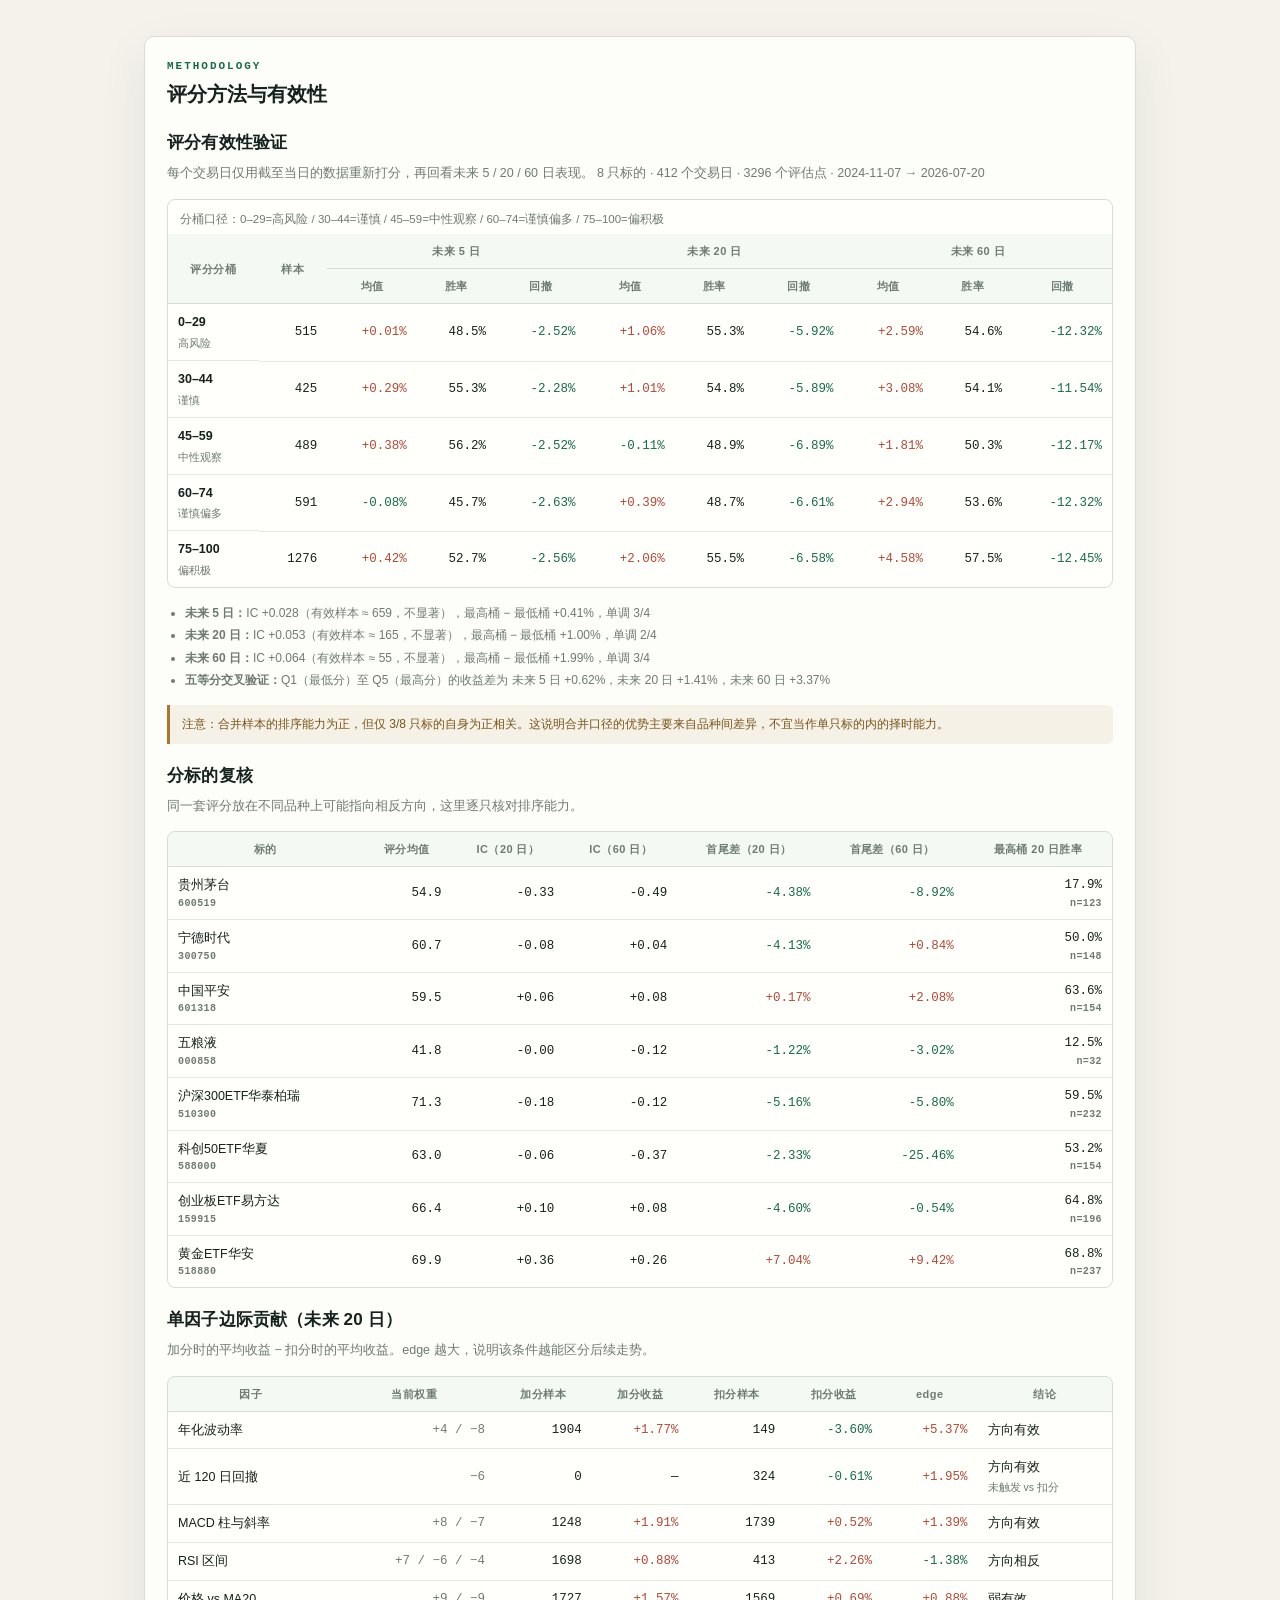
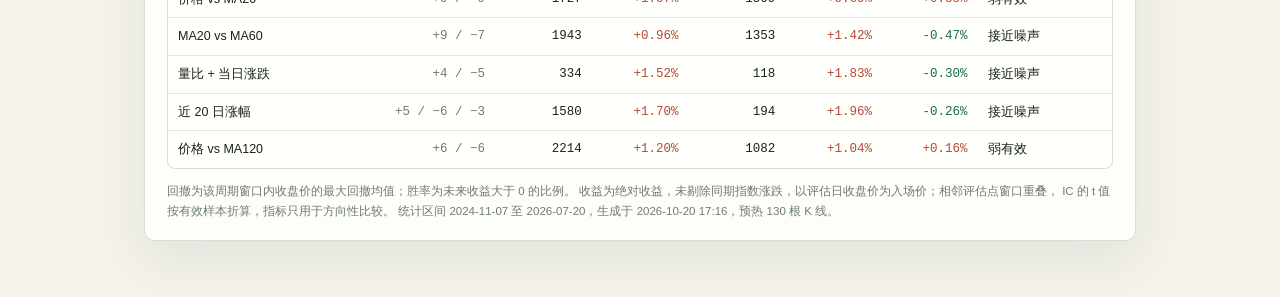
==== reports/walkforward_preview.html @ 651b5e99 "chore: 提交优化前基线 - 纳入 walkforward 验证脚本、报告与新增测试 - 忽略 .cache/.idea/.workbuddy 等本地产物" ====
<!doctype html>
<html lang="zh-CN">
<head>
<meta charset="utf-8">
<meta name="viewport" content="width=device-width,initial-scale=1">
<title>评分有效性表 · 预览</title>
<style>
  :root {
    --ink: #16221d; --muted: #6e7b74; --paper: #f4f2eb; --panel: rgba(255,255,252,.84);
    --line: #d8ddd6; --green: #176b4d; --green-soft: #dceade; --red: #b34938;
  }
  * { box-sizing: border-box; }
  body { margin: 0; background: var(--paper); color: var(--ink);
    font: 15px/1.65 -apple-system, "Segoe UI", "PingFang SC", "Microsoft YaHei", sans-serif; }
  .wrap { max-width: 1040px; margin: 0 auto; padding: 36px 24px 56px; }
  .mock-panel { background: var(--panel); border: 1px solid var(--line); border-radius: 10px;
    padding: 22px 22px 18px; box-shadow: 0 18px 50px rgba(31,48,40,.08); }
  .mock-label { color: var(--green); font: 700 11px/1.4 ui-monospace, Menlo, monospace;
    letter-spacing: .18em; text-transform: uppercase; margin-bottom: 4px; }
  .mock-title { margin: 0 0 18px; font-size: 20px; font-weight: 650; }
</style>
</head>
<body>
  <div class="wrap">
    <div class="mock-panel">
      <div class="mock-label">METHODOLOGY</div>
      <h2 class="mock-title">评分方法与有效性</h2>
      <section class="wf" aria-labelledby="wfTitle">
  <style>
    .wf { margin: 0; padding: 0; color: var(--ink, #16221d); }
    .wf h3 { margin: 0 0 6px; font-size: 17px; letter-spacing: .01em; }
    .wf .wf-sub { margin: 0 0 14px; color: var(--muted, #6e7b74); font-size: 12.5px; line-height: 1.7; }
    .wf .wf-scroll { overflow-x: auto; border: 1px solid var(--line, #d8ddd6); border-radius: 8px; background: var(--panel, rgba(255,255,252,.84)); }
    .wf table { width: 100%; border-collapse: collapse; font-size: 12.5px; white-space: nowrap; }
    .wf caption { caption-side: top; text-align: left; padding: 10px 12px 6px; color: var(--muted, #6e7b74); font-size: 11.5px; white-space: normal; line-height: 1.6; }
    .wf thead th { padding: 8px 10px; color: var(--muted, #6e7b74); font-weight: 600; font-size: 11px; letter-spacing: .04em; border-bottom: 1px solid var(--line, #d8ddd6); background: rgba(23,107,77,.04); }
    .wf thead tr:first-child th { border-bottom: 1px solid var(--line, #d8ddd6); }
    .wf tbody td { padding: 8px 10px; border-bottom: 1px solid rgba(216,221,214,.7); }
    .wf tbody tr:last-child td { border-bottom: 0; }
    .wf tbody tr:hover td { background: rgba(23,107,77,.045); }
    .wf .num { text-align: right; font-family: ui-monospace, SFMono-Regular, Menlo, monospace; font-variant-numeric: tabular-nums; }
    .wf .wf-bucket { display: flex; flex-direction: column; gap: 1px; }
    .wf .wf-bucket span { color: var(--muted, #6e7b74); font-size: 11px; }
    .wf .wf-up { color: var(--red, #b34938); }
    .wf .wf-down { color: var(--green, #176b4d); }
    .wf .wf-mono { color: var(--muted, #6e7b74); }
    .wf .wf-verdict { color: var(--ink, #16221d); }
    .wf .wf-verdict span { display: block; margin-top: 1px; font-size: 10.5px; }
    .wf .wf-code { display: block; margin-top: 1px; color: var(--muted, #6e7b74); font: 700 10px/1.4 ui-monospace, Menlo, monospace; letter-spacing: .04em; }
    .wf .wf-sym td:first-child { white-space: normal; min-width: 132px; max-width: 190px; }
    .wf .wf-warn { margin: 14px 0 0; padding: 9px 12px; border-left: 3px solid var(--amber, #aa7627); border-radius: 0 6px 6px 0; background: rgba(170,118,39,.09); color: #7a5418; font-size: 12px; line-height: 1.75; }
    .wf .wf-notes { margin: 14px 0 0; padding-left: 18px; color: var(--muted, #6e7b74); font-size: 12px; line-height: 1.85; }
    .wf .wf-note { margin: 12px 0 0; color: var(--muted, #6e7b74); font-size: 11.5px; line-height: 1.8; }
    .wf .wf-factor { margin-top: 18px; }
  </style>
  <h3 id="wfTitle">评分有效性验证</h3>
  <p class="wf-sub">每个交易日仅用截至当日的数据重新打分，再回看未来 5 / 20 / 60 日表现。
    8 只标的 · 412 个交易日 · 3296 个评估点 ·
    2024-11-07 → 2026-07-20</p>
  <div class="wf-scroll">
    <table>
      <caption>分桶口径：0–29=高风险 / 30–44=谨慎 / 45–59=中性观察 / 60–74=谨慎偏多 / 75–100=偏积极</caption>
      <thead>
        <tr>
          <th rowspan="2" scope="col">评分分桶</th>
          <th rowspan="2" scope="col">样本</th>
          <th colspan="3" scope="colgroup">未来 5 日</th>
          <th colspan="3" scope="colgroup">未来 20 日</th>
          <th colspan="3" scope="colgroup">未来 60 日</th>
        </tr>
        <tr>
          <th scope="col">均值</th><th scope="col">胜率</th><th scope="col">回撤</th>
          <th scope="col">均值</th><th scope="col">胜率</th><th scope="col">回撤</th>
          <th scope="col">均值</th><th scope="col">胜率</th><th scope="col">回撤</th>
        </tr>
      </thead>
      <tbody>
        <tr><td class="wf-bucket"><strong>0–29</strong><span>高风险</span></td><td class="num">515</td><td class="num wf-up">+0.01%</td><td class="num">48.5%</td><td class="num wf-down">-2.52%</td><td class="num wf-up">+1.06%</td><td class="num">55.3%</td><td class="num wf-down">-5.92%</td><td class="num wf-up">+2.59%</td><td class="num">54.6%</td><td class="num wf-down">-12.32%</td></tr><tr><td class="wf-bucket"><strong>30–44</strong><span>谨慎</span></td><td class="num">425</td><td class="num wf-up">+0.29%</td><td class="num">55.3%</td><td class="num wf-down">-2.28%</td><td class="num wf-up">+1.01%</td><td class="num">54.8%</td><td class="num wf-down">-5.89%</td><td class="num wf-up">+3.08%</td><td class="num">54.1%</td><td class="num wf-down">-11.54%</td></tr><tr><td class="wf-bucket"><strong>45–59</strong><span>中性观察</span></td><td class="num">489</td><td class="num wf-up">+0.38%</td><td class="num">56.2%</td><td class="num wf-down">-2.52%</td><td class="num wf-down">-0.11%</td><td class="num">48.9%</td><td class="num wf-down">-6.89%</td><td class="num wf-up">+1.81%</td><td class="num">50.3%</td><td class="num wf-down">-12.17%</td></tr><tr><td class="wf-bucket"><strong>60–74</strong><span>谨慎偏多</span></td><td class="num">591</td><td class="num wf-down">-0.08%</td><td class="num">45.7%</td><td class="num wf-down">-2.63%</td><td class="num wf-up">+0.39%</td><td class="num">48.7%</td><td class="num wf-down">-6.61%</td><td class="num wf-up">+2.94%</td><td class="num">53.6%</td><td class="num wf-down">-12.32%</td></tr><tr><td class="wf-bucket"><strong>75–100</strong><span>偏积极</span></td><td class="num">1276</td><td class="num wf-up">+0.42%</td><td class="num">52.7%</td><td class="num wf-down">-2.56%</td><td class="num wf-up">+2.06%</td><td class="num">55.5%</td><td class="num wf-down">-6.58%</td><td class="num wf-up">+4.58%</td><td class="num">57.5%</td><td class="num wf-down">-12.45%</td></tr>
      </tbody>
    </table>
  </div>
  <ul class="wf-notes">
    <li><b>未来 5 日：</b>IC +0.028（有效样本 ≈ 659，不显著），最高桶 − 最低桶 +0.41%，单调 3/4</li><li><b>未来 20 日：</b>IC +0.053（有效样本 ≈ 165，不显著），最高桶 − 最低桶 +1.00%，单调 2/4</li><li><b>未来 60 日：</b>IC +0.064（有效样本 ≈ 55，不显著），最高桶 − 最低桶 +1.99%，单调 3/4</li>
    <li><b>五等分交叉验证：</b>Q1（最低分）至 Q5（最高分）的收益差为 未来 5 日 +0.62%，未来 20 日 +1.41%，未来 60 日 +3.37%</li>
  </ul>
  <p class="wf-warn">注意：合并样本的排序能力为正，但仅 3/8 只标的自身为正相关。这说明合并口径的优势主要来自品种间差异，不宜当作单只标的内的择时能力。</p>
  <div class="wf-factor">
    <h3>分标的复核</h3>
    <p class="wf-sub">同一套评分放在不同品种上可能指向相反方向，这里逐只核对排序能力。</p>
    <div class="wf-scroll">
      <table class="wf-sym">
        <thead>
          <tr>
            <th scope="col">标的</th><th scope="col">评分均值</th>
            <th scope="col">IC（20 日）</th><th scope="col">IC（60 日）</th>
            <th scope="col">首尾差（20 日）</th><th scope="col">首尾差（60 日）</th>
            <th scope="col">最高桶 20 日胜率</th>
          </tr>
        </thead>
        <tbody>
          <tr><td>贵州茅台<span class="wf-code">600519</span></td><td class="num">54.9</td><td class="num ">-0.33</td><td class="num ">-0.49</td><td class="num wf-down">-4.38%</td><td class="num wf-down">-8.92%</td><td class="num">17.9%<span class="wf-code">n=123</span></td></tr><tr><td>宁德时代<span class="wf-code">300750</span></td><td class="num">60.7</td><td class="num ">-0.08</td><td class="num ">+0.04</td><td class="num wf-down">-4.13%</td><td class="num wf-up">+0.84%</td><td class="num">50.0%<span class="wf-code">n=148</span></td></tr><tr><td>中国平安<span class="wf-code">601318</span></td><td class="num">59.5</td><td class="num ">+0.06</td><td class="num ">+0.08</td><td class="num wf-up">+0.17%</td><td class="num wf-up">+2.08%</td><td class="num">63.6%<span class="wf-code">n=154</span></td></tr><tr><td>五粮液<span class="wf-code">000858</span></td><td class="num">41.8</td><td class="num ">-0.00</td><td class="num ">-0.12</td><td class="num wf-down">-1.22%</td><td class="num wf-down">-3.02%</td><td class="num">12.5%<span class="wf-code">n=32</span></td></tr><tr><td>沪深300ETF华泰柏瑞<span class="wf-code">510300</span></td><td class="num">71.3</td><td class="num ">-0.18</td><td class="num ">-0.12</td><td class="num wf-down">-5.16%</td><td class="num wf-down">-5.80%</td><td class="num">59.5%<span class="wf-code">n=232</span></td></tr><tr><td>科创50ETF华夏<span class="wf-code">588000</span></td><td class="num">63.0</td><td class="num ">-0.06</td><td class="num ">-0.37</td><td class="num wf-down">-2.33%</td><td class="num wf-down">-25.46%</td><td class="num">53.2%<span class="wf-code">n=154</span></td></tr><tr><td>创业板ETF易方达<span class="wf-code">159915</span></td><td class="num">66.4</td><td class="num ">+0.10</td><td class="num ">+0.08</td><td class="num wf-down">-4.60%</td><td class="num wf-down">-0.54%</td><td class="num">64.8%<span class="wf-code">n=196</span></td></tr><tr><td>黄金ETF华安<span class="wf-code">518880</span></td><td class="num">69.9</td><td class="num ">+0.36</td><td class="num ">+0.26</td><td class="num wf-up">+7.04%</td><td class="num wf-up">+9.42%</td><td class="num">68.8%<span class="wf-code">n=237</span></td></tr>
        </tbody>
      </table>
    </div>
  </div>
  <div class="wf-factor">
    <h3>单因子边际贡献（未来 20 日）</h3>
    <p class="wf-sub">加分时的平均收益 − 扣分时的平均收益。edge 越大，说明该条件越能区分后续走势。</p>
    <div class="wf-scroll">
      <table>
        <thead>
          <tr>
            <th scope="col">因子</th><th scope="col">当前权重</th>
            <th scope="col">加分样本</th><th scope="col">加分收益</th>
            <th scope="col">扣分样本</th><th scope="col">扣分收益</th>
            <th scope="col">edge</th><th scope="col">结论</th>
          </tr>
        </thead>
        <tbody>
          <tr><td>年化波动率</td><td class="num wf-mono">+4 / −8</td><td class="num">1904</td><td class="num wf-up">+1.77%</td><td class="num">149</td><td class="num wf-down">-3.60%</td><td class="num wf-up">+5.37%</td><td class="wf-verdict">方向有效</td></tr><tr><td>近 120 日回撤</td><td class="num wf-mono">−6</td><td class="num">0</td><td class="num">—</td><td class="num">324</td><td class="num wf-down">-0.61%</td><td class="num wf-up">+1.95%</td><td class="wf-verdict">方向有效<span class="wf-mono">未触发 vs 扣分</span></td></tr><tr><td>MACD 柱与斜率</td><td class="num wf-mono">+8 / −7</td><td class="num">1248</td><td class="num wf-up">+1.91%</td><td class="num">1739</td><td class="num wf-up">+0.52%</td><td class="num wf-up">+1.39%</td><td class="wf-verdict">方向有效</td></tr><tr><td>RSI 区间</td><td class="num wf-mono">+7 / −6 / −4</td><td class="num">1698</td><td class="num wf-up">+0.88%</td><td class="num">413</td><td class="num wf-up">+2.26%</td><td class="num wf-down">-1.38%</td><td class="wf-verdict">方向相反</td></tr><tr><td>价格 vs MA20</td><td class="num wf-mono">+9 / −9</td><td class="num">1727</td><td class="num wf-up">+1.57%</td><td class="num">1569</td><td class="num wf-up">+0.69%</td><td class="num wf-up">+0.88%</td><td class="wf-verdict">弱有效</td></tr><tr><td>MA20 vs MA60</td><td class="num wf-mono">+9 / −7</td><td class="num">1943</td><td class="num wf-up">+0.96%</td><td class="num">1353</td><td class="num wf-up">+1.42%</td><td class="num wf-down">-0.47%</td><td class="wf-verdict">接近噪声</td></tr><tr><td>量比 + 当日涨跌</td><td class="num wf-mono">+4 / −5</td><td class="num">334</td><td class="num wf-up">+1.52%</td><td class="num">118</td><td class="num wf-up">+1.83%</td><td class="num wf-down">-0.30%</td><td class="wf-verdict">接近噪声</td></tr><tr><td>近 20 日涨幅</td><td class="num wf-mono">+5 / −6 / −3</td><td class="num">1580</td><td class="num wf-up">+1.70%</td><td class="num">194</td><td class="num wf-up">+1.96%</td><td class="num wf-down">-0.26%</td><td class="wf-verdict">接近噪声</td></tr><tr><td>价格 vs MA120</td><td class="num wf-mono">+6 / −6</td><td class="num">2214</td><td class="num wf-up">+1.20%</td><td class="num">1082</td><td class="num wf-up">+1.04%</td><td class="num wf-up">+0.16%</td><td class="wf-verdict">弱有效</td></tr>
        </tbody>
      </table>
    </div>
  </div>
  <p class="wf-note">回撤为该周期窗口内收盘价的最大回撤均值；胜率为未来收益大于 0 的比例。
    收益为绝对收益，未剔除同期指数涨跌，以评估日收盘价为入场价；相邻评估点窗口重叠，
    IC 的 t 值按有效样本折算，指标只用于方向性比较。
    统计区间 2024-11-07 至 2026-07-20，生成于 2026-10-20 17:16，预热 130 根 K 线。</p>
</section>

    </div>
  </div>
</body>
</html>
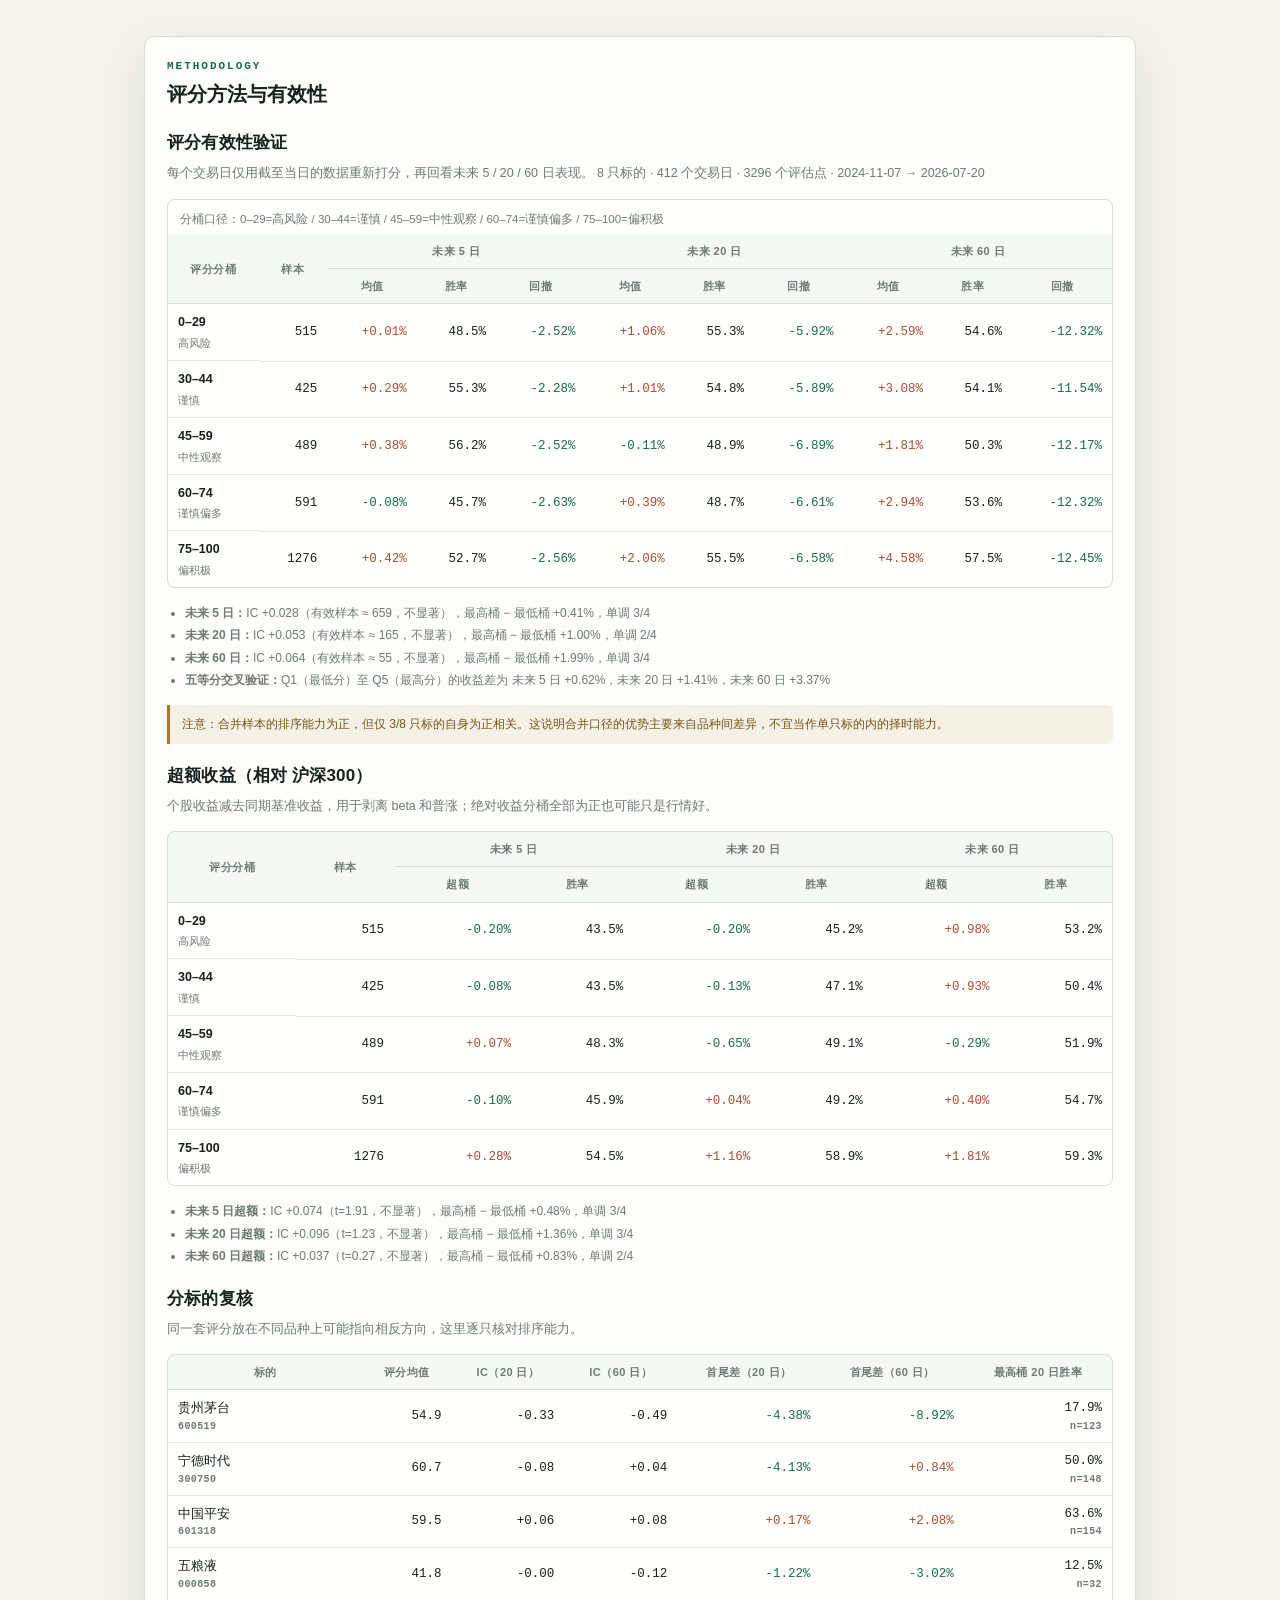
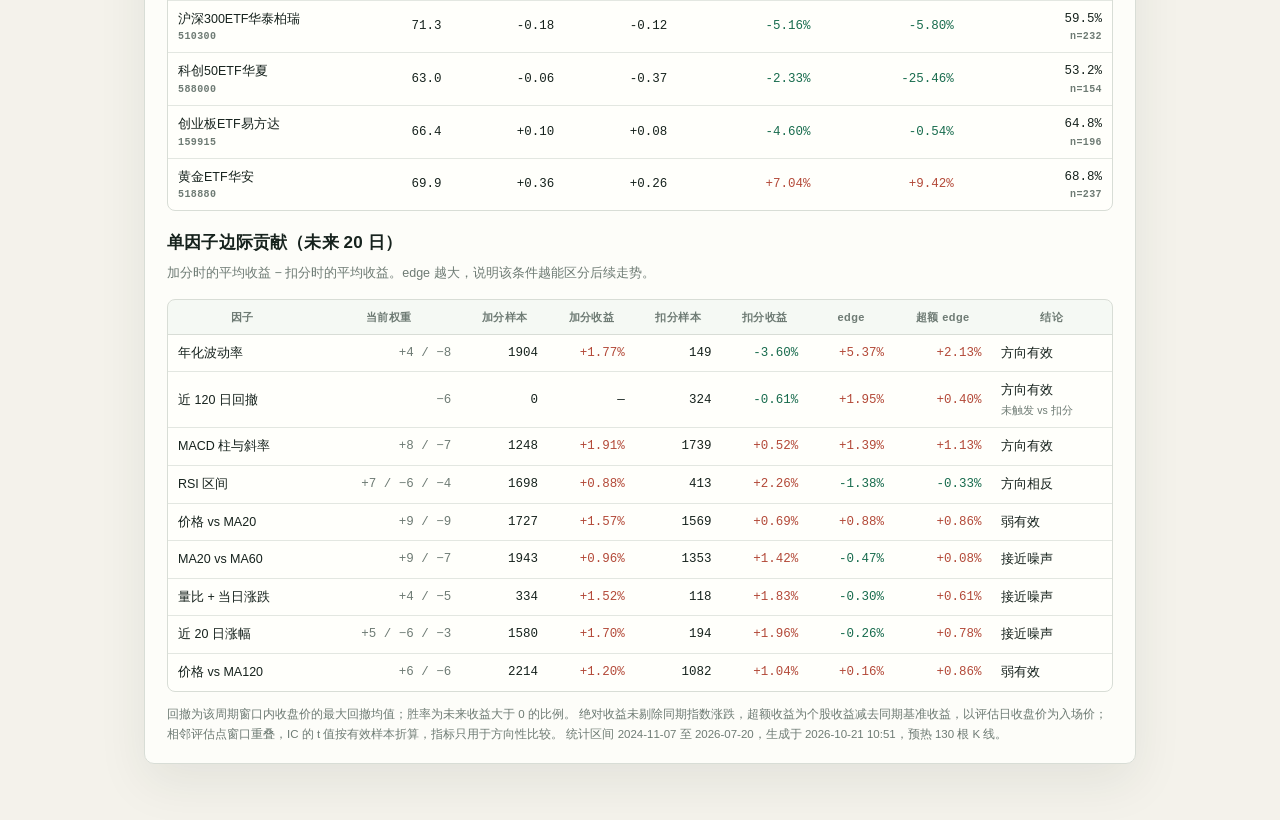
==== commit fdecc979: "feat: 评分因子拆解与超额收益验证 - analyzer.score_factors 成为九类规则唯一事实来源，analyze 输出 factors，walkforward 删除影子复刻 - 前端" ====
--- a/reports/walkforward_preview.html
+++ b/reports/walkforward_preview.html
@@ -85,6 +85,32 @@
   </ul>
   <p class="wf-warn">注意：合并样本的排序能力为正，但仅 3/8 只标的自身为正相关。这说明合并口径的优势主要来自品种间差异，不宜当作单只标的内的择时能力。</p>
   <div class="wf-factor">
+  <h3>超额收益（相对 沪深300）</h3>
+  <p class="wf-sub">个股收益减去同期基准收益，用于剥离 beta 和普涨；绝对收益分桶全部为正也可能只是行情好。</p>
+  <div class="wf-scroll">
+    <table>
+      <thead>
+        <tr>
+          <th rowspan="2" scope="col">评分分桶</th>
+          <th rowspan="2" scope="col">样本</th>
+          <th colspan="2" scope="colgroup">未来 5 日</th>
+          <th colspan="2" scope="colgroup">未来 20 日</th>
+          <th colspan="2" scope="colgroup">未来 60 日</th>
+        </tr>
+        <tr>
+          <th scope="col">超额</th><th scope="col">胜率</th>
+          <th scope="col">超额</th><th scope="col">胜率</th>
+          <th scope="col">超额</th><th scope="col">胜率</th>
+        </tr>
+      </thead>
+      <tbody>
+        <tr><td class="wf-bucket"><strong>0–29</strong><span>高风险</span></td><td class="num">515</td><td class="num wf-down">-0.20%</td><td class="num">43.5%</td><td class="num wf-down">-0.20%</td><td class="num">45.2%</td><td class="num wf-up">+0.98%</td><td class="num">53.2%</td></tr><tr><td class="wf-bucket"><strong>30–44</strong><span>谨慎</span></td><td class="num">425</td><td class="num wf-down">-0.08%</td><td class="num">43.5%</td><td class="num wf-down">-0.13%</td><td class="num">47.1%</td><td class="num wf-up">+0.93%</td><td class="num">50.4%</td></tr><tr><td class="wf-bucket"><strong>45–59</strong><span>中性观察</span></td><td class="num">489</td><td class="num wf-up">+0.07%</td><td class="num">48.3%</td><td class="num wf-down">-0.65%</td><td class="num">49.1%</td><td class="num wf-down">-0.29%</td><td class="num">51.9%</td></tr><tr><td class="wf-bucket"><strong>60–74</strong><span>谨慎偏多</span></td><td class="num">591</td><td class="num wf-down">-0.10%</td><td class="num">45.9%</td><td class="num wf-up">+0.04%</td><td class="num">49.2%</td><td class="num wf-up">+0.40%</td><td class="num">54.7%</td></tr><tr><td class="wf-bucket"><strong>75–100</strong><span>偏积极</span></td><td class="num">1276</td><td class="num wf-up">+0.28%</td><td class="num">54.5%</td><td class="num wf-up">+1.16%</td><td class="num">58.9%</td><td class="num wf-up">+1.81%</td><td class="num">59.3%</td></tr>
+      </tbody>
+    </table>
+  </div>
+  <ul class="wf-notes"><li><b>未来 5 日超额：</b>IC +0.074（t=1.91，不显著），最高桶 − 最低桶 +0.48%，单调 3/4</li><li><b>未来 20 日超额：</b>IC +0.096（t=1.23，不显著），最高桶 − 最低桶 +1.36%，单调 3/4</li><li><b>未来 60 日超额：</b>IC +0.037（t=0.27，不显著），最高桶 − 最低桶 +0.83%，单调 2/4</li></ul>
+</div>
+  <div class="wf-factor">
     <h3>分标的复核</h3>
     <p class="wf-sub">同一套评分放在不同品种上可能指向相反方向，这里逐只核对排序能力。</p>
     <div class="wf-scroll">
@@ -113,19 +139,19 @@
             <th scope="col">因子</th><th scope="col">当前权重</th>
             <th scope="col">加分样本</th><th scope="col">加分收益</th>
             <th scope="col">扣分样本</th><th scope="col">扣分收益</th>
-            <th scope="col">edge</th><th scope="col">结论</th>
+            <th scope="col">edge</th><th scope="col">超额 edge</th><th scope="col">结论</th>
           </tr>
         </thead>
         <tbody>
-          <tr><td>年化波动率</td><td class="num wf-mono">+4 / −8</td><td class="num">1904</td><td class="num wf-up">+1.77%</td><td class="num">149</td><td class="num wf-down">-3.60%</td><td class="num wf-up">+5.37%</td><td class="wf-verdict">方向有效</td></tr><tr><td>近 120 日回撤</td><td class="num wf-mono">−6</td><td class="num">0</td><td class="num">—</td><td class="num">324</td><td class="num wf-down">-0.61%</td><td class="num wf-up">+1.95%</td><td class="wf-verdict">方向有效<span class="wf-mono">未触发 vs 扣分</span></td></tr><tr><td>MACD 柱与斜率</td><td class="num wf-mono">+8 / −7</td><td class="num">1248</td><td class="num wf-up">+1.91%</td><td class="num">1739</td><td class="num wf-up">+0.52%</td><td class="num wf-up">+1.39%</td><td class="wf-verdict">方向有效</td></tr><tr><td>RSI 区间</td><td class="num wf-mono">+7 / −6 / −4</td><td class="num">1698</td><td class="num wf-up">+0.88%</td><td class="num">413</td><td class="num wf-up">+2.26%</td><td class="num wf-down">-1.38%</td><td class="wf-verdict">方向相反</td></tr><tr><td>价格 vs MA20</td><td class="num wf-mono">+9 / −9</td><td class="num">1727</td><td class="num wf-up">+1.57%</td><td class="num">1569</td><td class="num wf-up">+0.69%</td><td class="num wf-up">+0.88%</td><td class="wf-verdict">弱有效</td></tr><tr><td>MA20 vs MA60</td><td class="num wf-mono">+9 / −7</td><td class="num">1943</td><td class="num wf-up">+0.96%</td><td class="num">1353</td><td class="num wf-up">+1.42%</td><td class="num wf-down">-0.47%</td><td class="wf-verdict">接近噪声</td></tr><tr><td>量比 + 当日涨跌</td><td class="num wf-mono">+4 / −5</td><td class="num">334</td><td class="num wf-up">+1.52%</td><td class="num">118</td><td class="num wf-up">+1.83%</td><td class="num wf-down">-0.30%</td><td class="wf-verdict">接近噪声</td></tr><tr><td>近 20 日涨幅</td><td class="num wf-mono">+5 / −6 / −3</td><td class="num">1580</td><td class="num wf-up">+1.70%</td><td class="num">194</td><td class="num wf-up">+1.96%</td><td class="num wf-down">-0.26%</td><td class="wf-verdict">接近噪声</td></tr><tr><td>价格 vs MA120</td><td class="num wf-mono">+6 / −6</td><td class="num">2214</td><td class="num wf-up">+1.20%</td><td class="num">1082</td><td class="num wf-up">+1.04%</td><td class="num wf-up">+0.16%</td><td class="wf-verdict">弱有效</td></tr>
+          <tr><td>年化波动率</td><td class="num wf-mono">+4 / −8</td><td class="num">1904</td><td class="num wf-up">+1.77%</td><td class="num">149</td><td class="num wf-down">-3.60%</td><td class="num wf-up">+5.37%</td><td class="num wf-up">+2.13%</td><td class="wf-verdict">方向有效</td></tr><tr><td>近 120 日回撤</td><td class="num wf-mono">−6</td><td class="num">0</td><td class="num">—</td><td class="num">324</td><td class="num wf-down">-0.61%</td><td class="num wf-up">+1.95%</td><td class="num wf-up">+0.40%</td><td class="wf-verdict">方向有效<span class="wf-mono">未触发 vs 扣分</span></td></tr><tr><td>MACD 柱与斜率</td><td class="num wf-mono">+8 / −7</td><td class="num">1248</td><td class="num wf-up">+1.91%</td><td class="num">1739</td><td class="num wf-up">+0.52%</td><td class="num wf-up">+1.39%</td><td class="num wf-up">+1.13%</td><td class="wf-verdict">方向有效</td></tr><tr><td>RSI 区间</td><td class="num wf-mono">+7 / −6 / −4</td><td class="num">1698</td><td class="num wf-up">+0.88%</td><td class="num">413</td><td class="num wf-up">+2.26%</td><td class="num wf-down">-1.38%</td><td class="num wf-down">-0.33%</td><td class="wf-verdict">方向相反</td></tr><tr><td>价格 vs MA20</td><td class="num wf-mono">+9 / −9</td><td class="num">1727</td><td class="num wf-up">+1.57%</td><td class="num">1569</td><td class="num wf-up">+0.69%</td><td class="num wf-up">+0.88%</td><td class="num wf-up">+0.86%</td><td class="wf-verdict">弱有效</td></tr><tr><td>MA20 vs MA60</td><td class="num wf-mono">+9 / −7</td><td class="num">1943</td><td class="num wf-up">+0.96%</td><td class="num">1353</td><td class="num wf-up">+1.42%</td><td class="num wf-down">-0.47%</td><td class="num wf-up">+0.08%</td><td class="wf-verdict">接近噪声</td></tr><tr><td>量比 + 当日涨跌</td><td class="num wf-mono">+4 / −5</td><td class="num">334</td><td class="num wf-up">+1.52%</td><td class="num">118</td><td class="num wf-up">+1.83%</td><td class="num wf-down">-0.30%</td><td class="num wf-up">+0.61%</td><td class="wf-verdict">接近噪声</td></tr><tr><td>近 20 日涨幅</td><td class="num wf-mono">+5 / −6 / −3</td><td class="num">1580</td><td class="num wf-up">+1.70%</td><td class="num">194</td><td class="num wf-up">+1.96%</td><td class="num wf-down">-0.26%</td><td class="num wf-up">+0.78%</td><td class="wf-verdict">接近噪声</td></tr><tr><td>价格 vs MA120</td><td class="num wf-mono">+6 / −6</td><td class="num">2214</td><td class="num wf-up">+1.20%</td><td class="num">1082</td><td class="num wf-up">+1.04%</td><td class="num wf-up">+0.16%</td><td class="num wf-up">+0.86%</td><td class="wf-verdict">弱有效</td></tr>
         </tbody>
       </table>
     </div>
   </div>
   <p class="wf-note">回撤为该周期窗口内收盘价的最大回撤均值；胜率为未来收益大于 0 的比例。
-    收益为绝对收益，未剔除同期指数涨跌，以评估日收盘价为入场价；相邻评估点窗口重叠，
-    IC 的 t 值按有效样本折算，指标只用于方向性比较。
-    统计区间 2024-11-07 至 2026-07-20，生成于 2026-10-20 17:16，预热 130 根 K 线。</p>
+    绝对收益未剔除同期指数涨跌，超额收益为个股收益减去同期基准收益，以评估日收盘价为入场价；
+    相邻评估点窗口重叠，IC 的 t 值按有效样本折算，指标只用于方向性比较。
+    统计区间 2024-11-07 至 2026-07-20，生成于 2026-10-21 10:51，预热 130 根 K 线。</p>
 </section>
 
     </div>
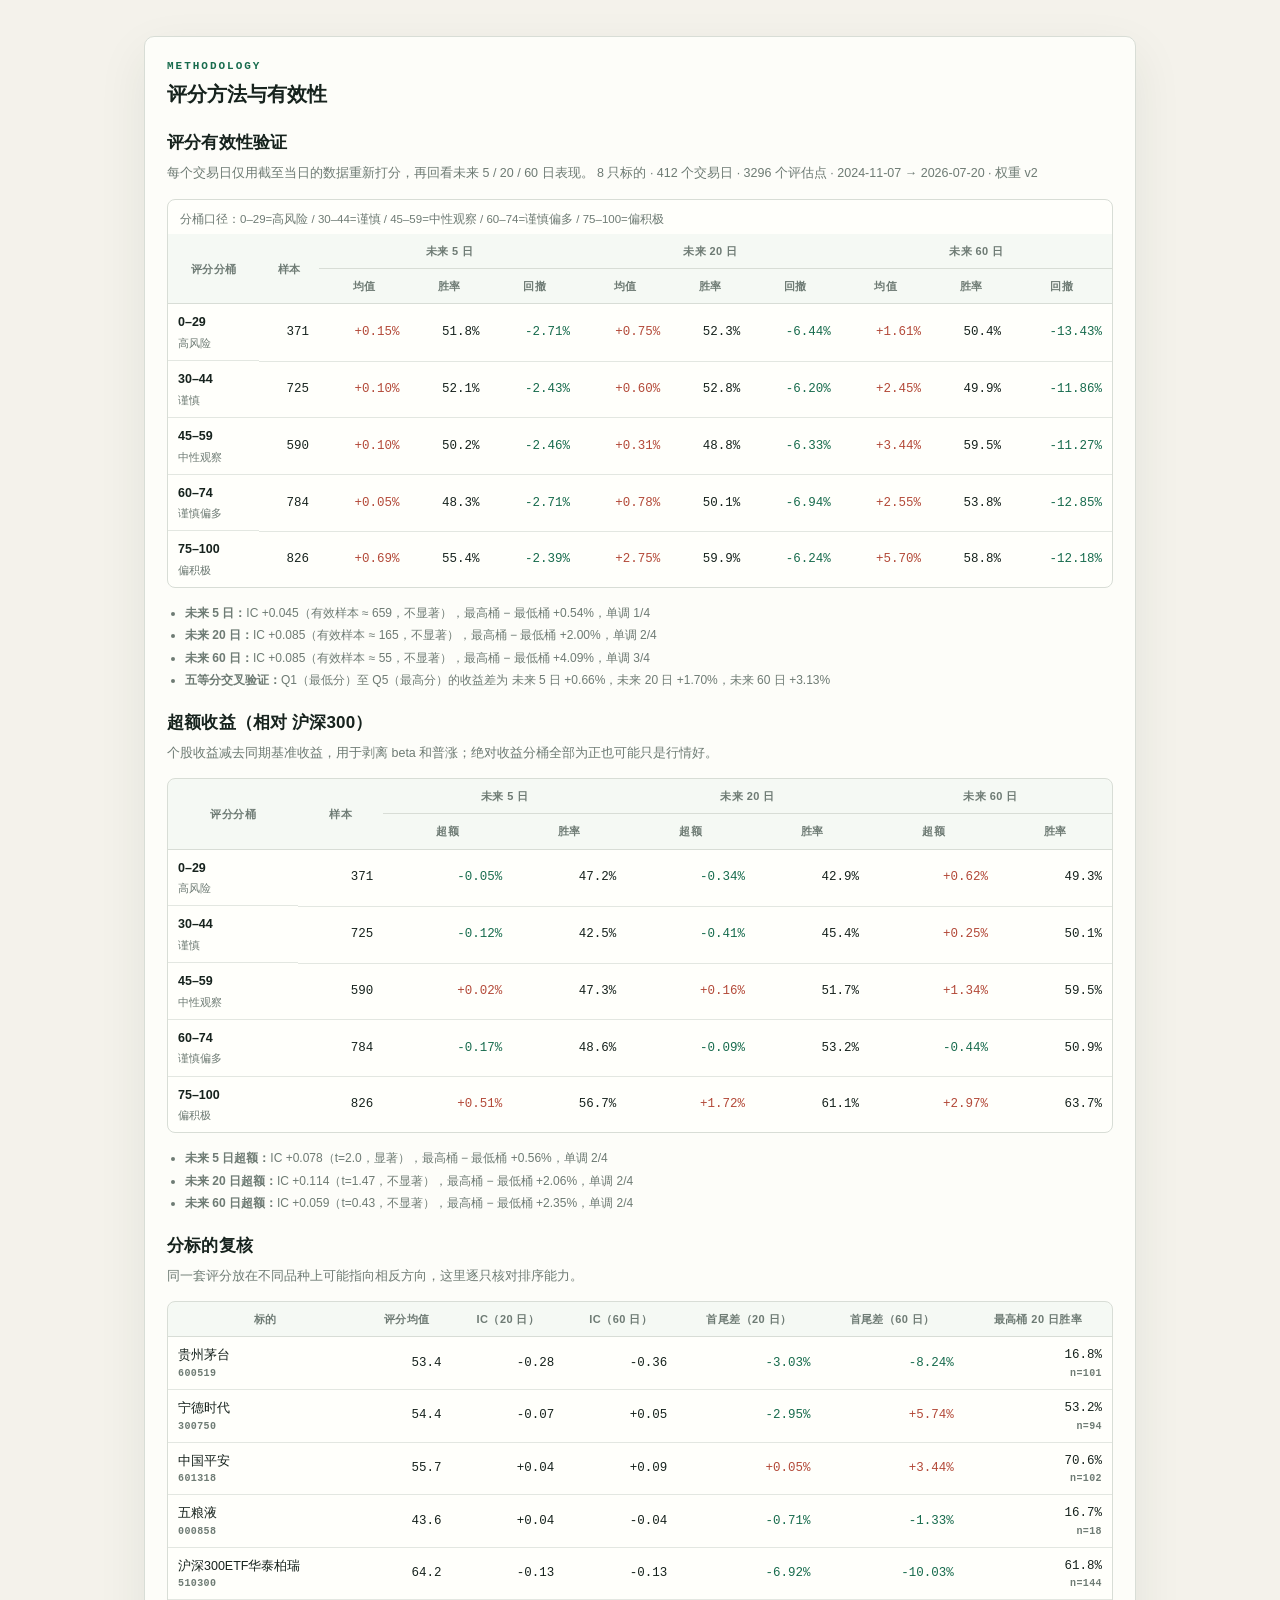
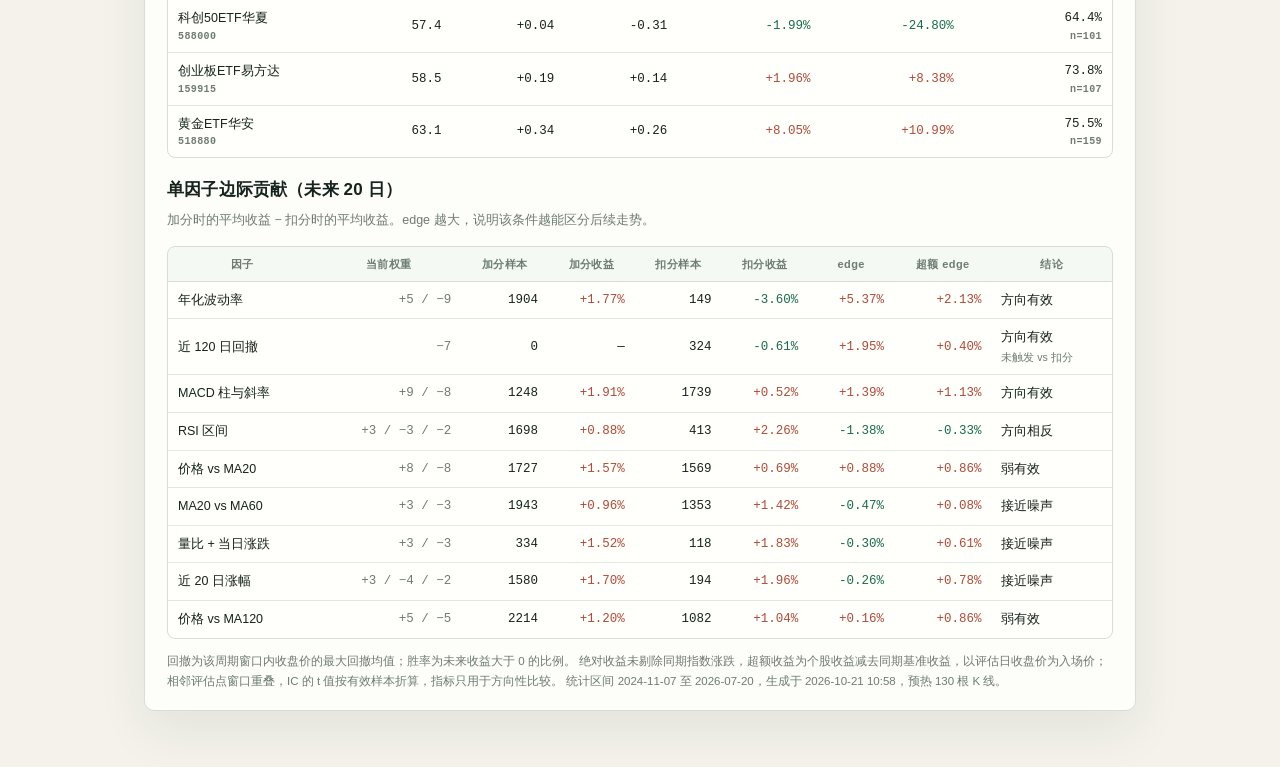
==== commit 678e7594: "feat: 按超额收益 edge 重估评分权重（v2） - WEIGHTS_V1/V2 双档案，默认 v2；--weights 可复现旧版并对照 - 下调 RSI、MA20/MA60 对齐等噪声项，上" ====
--- a/reports/walkforward_preview.html
+++ b/reports/walkforward_preview.html
@@ -56,7 +56,7 @@
   <h3 id="wfTitle">评分有效性验证</h3>
   <p class="wf-sub">每个交易日仅用截至当日的数据重新打分，再回看未来 5 / 20 / 60 日表现。
     8 只标的 · 412 个交易日 · 3296 个评估点 ·
-    2024-11-07 → 2026-07-20</p>
+    2024-11-07 → 2026-07-20 · 权重 v2</p>
   <div class="wf-scroll">
     <table>
       <caption>分桶口径：0–29=高风险 / 30–44=谨慎 / 45–59=中性观察 / 60–74=谨慎偏多 / 75–100=偏积极</caption>
@@ -75,15 +75,15 @@
         </tr>
       </thead>
       <tbody>
-        <tr><td class="wf-bucket"><strong>0–29</strong><span>高风险</span></td><td class="num">515</td><td class="num wf-up">+0.01%</td><td class="num">48.5%</td><td class="num wf-down">-2.52%</td><td class="num wf-up">+1.06%</td><td class="num">55.3%</td><td class="num wf-down">-5.92%</td><td class="num wf-up">+2.59%</td><td class="num">54.6%</td><td class="num wf-down">-12.32%</td></tr><tr><td class="wf-bucket"><strong>30–44</strong><span>谨慎</span></td><td class="num">425</td><td class="num wf-up">+0.29%</td><td class="num">55.3%</td><td class="num wf-down">-2.28%</td><td class="num wf-up">+1.01%</td><td class="num">54.8%</td><td class="num wf-down">-5.89%</td><td class="num wf-up">+3.08%</td><td class="num">54.1%</td><td class="num wf-down">-11.54%</td></tr><tr><td class="wf-bucket"><strong>45–59</strong><span>中性观察</span></td><td class="num">489</td><td class="num wf-up">+0.38%</td><td class="num">56.2%</td><td class="num wf-down">-2.52%</td><td class="num wf-down">-0.11%</td><td class="num">48.9%</td><td class="num wf-down">-6.89%</td><td class="num wf-up">+1.81%</td><td class="num">50.3%</td><td class="num wf-down">-12.17%</td></tr><tr><td class="wf-bucket"><strong>60–74</strong><span>谨慎偏多</span></td><td class="num">591</td><td class="num wf-down">-0.08%</td><td class="num">45.7%</td><td class="num wf-down">-2.63%</td><td class="num wf-up">+0.39%</td><td class="num">48.7%</td><td class="num wf-down">-6.61%</td><td class="num wf-up">+2.94%</td><td class="num">53.6%</td><td class="num wf-down">-12.32%</td></tr><tr><td class="wf-bucket"><strong>75–100</strong><span>偏积极</span></td><td class="num">1276</td><td class="num wf-up">+0.42%</td><td class="num">52.7%</td><td class="num wf-down">-2.56%</td><td class="num wf-up">+2.06%</td><td class="num">55.5%</td><td class="num wf-down">-6.58%</td><td class="num wf-up">+4.58%</td><td class="num">57.5%</td><td class="num wf-down">-12.45%</td></tr>
+        <tr><td class="wf-bucket"><strong>0–29</strong><span>高风险</span></td><td class="num">371</td><td class="num wf-up">+0.15%</td><td class="num">51.8%</td><td class="num wf-down">-2.71%</td><td class="num wf-up">+0.75%</td><td class="num">52.3%</td><td class="num wf-down">-6.44%</td><td class="num wf-up">+1.61%</td><td class="num">50.4%</td><td class="num wf-down">-13.43%</td></tr><tr><td class="wf-bucket"><strong>30–44</strong><span>谨慎</span></td><td class="num">725</td><td class="num wf-up">+0.10%</td><td class="num">52.1%</td><td class="num wf-down">-2.43%</td><td class="num wf-up">+0.60%</td><td class="num">52.8%</td><td class="num wf-down">-6.20%</td><td class="num wf-up">+2.45%</td><td class="num">49.9%</td><td class="num wf-down">-11.86%</td></tr><tr><td class="wf-bucket"><strong>45–59</strong><span>中性观察</span></td><td class="num">590</td><td class="num wf-up">+0.10%</td><td class="num">50.2%</td><td class="num wf-down">-2.46%</td><td class="num wf-up">+0.31%</td><td class="num">48.8%</td><td class="num wf-down">-6.33%</td><td class="num wf-up">+3.44%</td><td class="num">59.5%</td><td class="num wf-down">-11.27%</td></tr><tr><td class="wf-bucket"><strong>60–74</strong><span>谨慎偏多</span></td><td class="num">784</td><td class="num wf-up">+0.05%</td><td class="num">48.3%</td><td class="num wf-down">-2.71%</td><td class="num wf-up">+0.78%</td><td class="num">50.1%</td><td class="num wf-down">-6.94%</td><td class="num wf-up">+2.55%</td><td class="num">53.8%</td><td class="num wf-down">-12.85%</td></tr><tr><td class="wf-bucket"><strong>75–100</strong><span>偏积极</span></td><td class="num">826</td><td class="num wf-up">+0.69%</td><td class="num">55.4%</td><td class="num wf-down">-2.39%</td><td class="num wf-up">+2.75%</td><td class="num">59.9%</td><td class="num wf-down">-6.24%</td><td class="num wf-up">+5.70%</td><td class="num">58.8%</td><td class="num wf-down">-12.18%</td></tr>
       </tbody>
     </table>
   </div>
   <ul class="wf-notes">
-    <li><b>未来 5 日：</b>IC +0.028（有效样本 ≈ 659，不显著），最高桶 − 最低桶 +0.41%，单调 3/4</li><li><b>未来 20 日：</b>IC +0.053（有效样本 ≈ 165，不显著），最高桶 − 最低桶 +1.00%，单调 2/4</li><li><b>未来 60 日：</b>IC +0.064（有效样本 ≈ 55，不显著），最高桶 − 最低桶 +1.99%，单调 3/4</li>
-    <li><b>五等分交叉验证：</b>Q1（最低分）至 Q5（最高分）的收益差为 未来 5 日 +0.62%，未来 20 日 +1.41%，未来 60 日 +3.37%</li>
+    <li><b>未来 5 日：</b>IC +0.045（有效样本 ≈ 659，不显著），最高桶 − 最低桶 +0.54%，单调 1/4</li><li><b>未来 20 日：</b>IC +0.085（有效样本 ≈ 165，不显著），最高桶 − 最低桶 +2.00%，单调 2/4</li><li><b>未来 60 日：</b>IC +0.085（有效样本 ≈ 55，不显著），最高桶 − 最低桶 +4.09%，单调 3/4</li>
+    <li><b>五等分交叉验证：</b>Q1（最低分）至 Q5（最高分）的收益差为 未来 5 日 +0.66%，未来 20 日 +1.70%，未来 60 日 +3.13%</li>
   </ul>
-  <p class="wf-warn">注意：合并样本的排序能力为正，但仅 3/8 只标的自身为正相关。这说明合并口径的优势主要来自品种间差异，不宜当作单只标的内的择时能力。</p>
+  
   <div class="wf-factor">
   <h3>超额收益（相对 沪深300）</h3>
   <p class="wf-sub">个股收益减去同期基准收益，用于剥离 beta 和普涨；绝对收益分桶全部为正也可能只是行情好。</p>
@@ -104,11 +104,11 @@
         </tr>
       </thead>
       <tbody>
-        <tr><td class="wf-bucket"><strong>0–29</strong><span>高风险</span></td><td class="num">515</td><td class="num wf-down">-0.20%</td><td class="num">43.5%</td><td class="num wf-down">-0.20%</td><td class="num">45.2%</td><td class="num wf-up">+0.98%</td><td class="num">53.2%</td></tr><tr><td class="wf-bucket"><strong>30–44</strong><span>谨慎</span></td><td class="num">425</td><td class="num wf-down">-0.08%</td><td class="num">43.5%</td><td class="num wf-down">-0.13%</td><td class="num">47.1%</td><td class="num wf-up">+0.93%</td><td class="num">50.4%</td></tr><tr><td class="wf-bucket"><strong>45–59</strong><span>中性观察</span></td><td class="num">489</td><td class="num wf-up">+0.07%</td><td class="num">48.3%</td><td class="num wf-down">-0.65%</td><td class="num">49.1%</td><td class="num wf-down">-0.29%</td><td class="num">51.9%</td></tr><tr><td class="wf-bucket"><strong>60–74</strong><span>谨慎偏多</span></td><td class="num">591</td><td class="num wf-down">-0.10%</td><td class="num">45.9%</td><td class="num wf-up">+0.04%</td><td class="num">49.2%</td><td class="num wf-up">+0.40%</td><td class="num">54.7%</td></tr><tr><td class="wf-bucket"><strong>75–100</strong><span>偏积极</span></td><td class="num">1276</td><td class="num wf-up">+0.28%</td><td class="num">54.5%</td><td class="num wf-up">+1.16%</td><td class="num">58.9%</td><td class="num wf-up">+1.81%</td><td class="num">59.3%</td></tr>
+        <tr><td class="wf-bucket"><strong>0–29</strong><span>高风险</span></td><td class="num">371</td><td class="num wf-down">-0.05%</td><td class="num">47.2%</td><td class="num wf-down">-0.34%</td><td class="num">42.9%</td><td class="num wf-up">+0.62%</td><td class="num">49.3%</td></tr><tr><td class="wf-bucket"><strong>30–44</strong><span>谨慎</span></td><td class="num">725</td><td class="num wf-down">-0.12%</td><td class="num">42.5%</td><td class="num wf-down">-0.41%</td><td class="num">45.4%</td><td class="num wf-up">+0.25%</td><td class="num">50.1%</td></tr><tr><td class="wf-bucket"><strong>45–59</strong><span>中性观察</span></td><td class="num">590</td><td class="num wf-up">+0.02%</td><td class="num">47.3%</td><td class="num wf-up">+0.16%</td><td class="num">51.7%</td><td class="num wf-up">+1.34%</td><td class="num">59.5%</td></tr><tr><td class="wf-bucket"><strong>60–74</strong><span>谨慎偏多</span></td><td class="num">784</td><td class="num wf-down">-0.17%</td><td class="num">48.6%</td><td class="num wf-down">-0.09%</td><td class="num">53.2%</td><td class="num wf-down">-0.44%</td><td class="num">50.9%</td></tr><tr><td class="wf-bucket"><strong>75–100</strong><span>偏积极</span></td><td class="num">826</td><td class="num wf-up">+0.51%</td><td class="num">56.7%</td><td class="num wf-up">+1.72%</td><td class="num">61.1%</td><td class="num wf-up">+2.97%</td><td class="num">63.7%</td></tr>
       </tbody>
     </table>
   </div>
-  <ul class="wf-notes"><li><b>未来 5 日超额：</b>IC +0.074（t=1.91，不显著），最高桶 − 最低桶 +0.48%，单调 3/4</li><li><b>未来 20 日超额：</b>IC +0.096（t=1.23，不显著），最高桶 − 最低桶 +1.36%，单调 3/4</li><li><b>未来 60 日超额：</b>IC +0.037（t=0.27，不显著），最高桶 − 最低桶 +0.83%，单调 2/4</li></ul>
+  <ul class="wf-notes"><li><b>未来 5 日超额：</b>IC +0.078（t=2.0，显著），最高桶 − 最低桶 +0.56%，单调 2/4</li><li><b>未来 20 日超额：</b>IC +0.114（t=1.47，不显著），最高桶 − 最低桶 +2.06%，单调 2/4</li><li><b>未来 60 日超额：</b>IC +0.059（t=0.43，不显著），最高桶 − 最低桶 +2.35%，单调 2/4</li></ul>
 </div>
   <div class="wf-factor">
     <h3>分标的复核</h3>
@@ -124,7 +124,7 @@
           </tr>
         </thead>
         <tbody>
-          <tr><td>贵州茅台<span class="wf-code">600519</span></td><td class="num">54.9</td><td class="num ">-0.33</td><td class="num ">-0.49</td><td class="num wf-down">-4.38%</td><td class="num wf-down">-8.92%</td><td class="num">17.9%<span class="wf-code">n=123</span></td></tr><tr><td>宁德时代<span class="wf-code">300750</span></td><td class="num">60.7</td><td class="num ">-0.08</td><td class="num ">+0.04</td><td class="num wf-down">-4.13%</td><td class="num wf-up">+0.84%</td><td class="num">50.0%<span class="wf-code">n=148</span></td></tr><tr><td>中国平安<span class="wf-code">601318</span></td><td class="num">59.5</td><td class="num ">+0.06</td><td class="num ">+0.08</td><td class="num wf-up">+0.17%</td><td class="num wf-up">+2.08%</td><td class="num">63.6%<span class="wf-code">n=154</span></td></tr><tr><td>五粮液<span class="wf-code">000858</span></td><td class="num">41.8</td><td class="num ">-0.00</td><td class="num ">-0.12</td><td class="num wf-down">-1.22%</td><td class="num wf-down">-3.02%</td><td class="num">12.5%<span class="wf-code">n=32</span></td></tr><tr><td>沪深300ETF华泰柏瑞<span class="wf-code">510300</span></td><td class="num">71.3</td><td class="num ">-0.18</td><td class="num ">-0.12</td><td class="num wf-down">-5.16%</td><td class="num wf-down">-5.80%</td><td class="num">59.5%<span class="wf-code">n=232</span></td></tr><tr><td>科创50ETF华夏<span class="wf-code">588000</span></td><td class="num">63.0</td><td class="num ">-0.06</td><td class="num ">-0.37</td><td class="num wf-down">-2.33%</td><td class="num wf-down">-25.46%</td><td class="num">53.2%<span class="wf-code">n=154</span></td></tr><tr><td>创业板ETF易方达<span class="wf-code">159915</span></td><td class="num">66.4</td><td class="num ">+0.10</td><td class="num ">+0.08</td><td class="num wf-down">-4.60%</td><td class="num wf-down">-0.54%</td><td class="num">64.8%<span class="wf-code">n=196</span></td></tr><tr><td>黄金ETF华安<span class="wf-code">518880</span></td><td class="num">69.9</td><td class="num ">+0.36</td><td class="num ">+0.26</td><td class="num wf-up">+7.04%</td><td class="num wf-up">+9.42%</td><td class="num">68.8%<span class="wf-code">n=237</span></td></tr>
+          <tr><td>贵州茅台<span class="wf-code">600519</span></td><td class="num">53.4</td><td class="num ">-0.28</td><td class="num ">-0.36</td><td class="num wf-down">-3.03%</td><td class="num wf-down">-8.24%</td><td class="num">16.8%<span class="wf-code">n=101</span></td></tr><tr><td>宁德时代<span class="wf-code">300750</span></td><td class="num">54.4</td><td class="num ">-0.07</td><td class="num ">+0.05</td><td class="num wf-down">-2.95%</td><td class="num wf-up">+5.74%</td><td class="num">53.2%<span class="wf-code">n=94</span></td></tr><tr><td>中国平安<span class="wf-code">601318</span></td><td class="num">55.7</td><td class="num ">+0.04</td><td class="num ">+0.09</td><td class="num wf-up">+0.05%</td><td class="num wf-up">+3.44%</td><td class="num">70.6%<span class="wf-code">n=102</span></td></tr><tr><td>五粮液<span class="wf-code">000858</span></td><td class="num">43.6</td><td class="num ">+0.04</td><td class="num ">-0.04</td><td class="num wf-down">-0.71%</td><td class="num wf-down">-1.33%</td><td class="num">16.7%<span class="wf-code">n=18</span></td></tr><tr><td>沪深300ETF华泰柏瑞<span class="wf-code">510300</span></td><td class="num">64.2</td><td class="num ">-0.13</td><td class="num ">-0.13</td><td class="num wf-down">-6.92%</td><td class="num wf-down">-10.03%</td><td class="num">61.8%<span class="wf-code">n=144</span></td></tr><tr><td>科创50ETF华夏<span class="wf-code">588000</span></td><td class="num">57.4</td><td class="num ">+0.04</td><td class="num ">-0.31</td><td class="num wf-down">-1.99%</td><td class="num wf-down">-24.80%</td><td class="num">64.4%<span class="wf-code">n=101</span></td></tr><tr><td>创业板ETF易方达<span class="wf-code">159915</span></td><td class="num">58.5</td><td class="num ">+0.19</td><td class="num ">+0.14</td><td class="num wf-up">+1.96%</td><td class="num wf-up">+8.38%</td><td class="num">73.8%<span class="wf-code">n=107</span></td></tr><tr><td>黄金ETF华安<span class="wf-code">518880</span></td><td class="num">63.1</td><td class="num ">+0.34</td><td class="num ">+0.26</td><td class="num wf-up">+8.05%</td><td class="num wf-up">+10.99%</td><td class="num">75.5%<span class="wf-code">n=159</span></td></tr>
         </tbody>
       </table>
     </div>
@@ -143,7 +143,7 @@
           </tr>
         </thead>
         <tbody>
-          <tr><td>年化波动率</td><td class="num wf-mono">+4 / −8</td><td class="num">1904</td><td class="num wf-up">+1.77%</td><td class="num">149</td><td class="num wf-down">-3.60%</td><td class="num wf-up">+5.37%</td><td class="num wf-up">+2.13%</td><td class="wf-verdict">方向有效</td></tr><tr><td>近 120 日回撤</td><td class="num wf-mono">−6</td><td class="num">0</td><td class="num">—</td><td class="num">324</td><td class="num wf-down">-0.61%</td><td class="num wf-up">+1.95%</td><td class="num wf-up">+0.40%</td><td class="wf-verdict">方向有效<span class="wf-mono">未触发 vs 扣分</span></td></tr><tr><td>MACD 柱与斜率</td><td class="num wf-mono">+8 / −7</td><td class="num">1248</td><td class="num wf-up">+1.91%</td><td class="num">1739</td><td class="num wf-up">+0.52%</td><td class="num wf-up">+1.39%</td><td class="num wf-up">+1.13%</td><td class="wf-verdict">方向有效</td></tr><tr><td>RSI 区间</td><td class="num wf-mono">+7 / −6 / −4</td><td class="num">1698</td><td class="num wf-up">+0.88%</td><td class="num">413</td><td class="num wf-up">+2.26%</td><td class="num wf-down">-1.38%</td><td class="num wf-down">-0.33%</td><td class="wf-verdict">方向相反</td></tr><tr><td>价格 vs MA20</td><td class="num wf-mono">+9 / −9</td><td class="num">1727</td><td class="num wf-up">+1.57%</td><td class="num">1569</td><td class="num wf-up">+0.69%</td><td class="num wf-up">+0.88%</td><td class="num wf-up">+0.86%</td><td class="wf-verdict">弱有效</td></tr><tr><td>MA20 vs MA60</td><td class="num wf-mono">+9 / −7</td><td class="num">1943</td><td class="num wf-up">+0.96%</td><td class="num">1353</td><td class="num wf-up">+1.42%</td><td class="num wf-down">-0.47%</td><td class="num wf-up">+0.08%</td><td class="wf-verdict">接近噪声</td></tr><tr><td>量比 + 当日涨跌</td><td class="num wf-mono">+4 / −5</td><td class="num">334</td><td class="num wf-up">+1.52%</td><td class="num">118</td><td class="num wf-up">+1.83%</td><td class="num wf-down">-0.30%</td><td class="num wf-up">+0.61%</td><td class="wf-verdict">接近噪声</td></tr><tr><td>近 20 日涨幅</td><td class="num wf-mono">+5 / −6 / −3</td><td class="num">1580</td><td class="num wf-up">+1.70%</td><td class="num">194</td><td class="num wf-up">+1.96%</td><td class="num wf-down">-0.26%</td><td class="num wf-up">+0.78%</td><td class="wf-verdict">接近噪声</td></tr><tr><td>价格 vs MA120</td><td class="num wf-mono">+6 / −6</td><td class="num">2214</td><td class="num wf-up">+1.20%</td><td class="num">1082</td><td class="num wf-up">+1.04%</td><td class="num wf-up">+0.16%</td><td class="num wf-up">+0.86%</td><td class="wf-verdict">弱有效</td></tr>
+          <tr><td>年化波动率</td><td class="num wf-mono">+5 / −9</td><td class="num">1904</td><td class="num wf-up">+1.77%</td><td class="num">149</td><td class="num wf-down">-3.60%</td><td class="num wf-up">+5.37%</td><td class="num wf-up">+2.13%</td><td class="wf-verdict">方向有效</td></tr><tr><td>近 120 日回撤</td><td class="num wf-mono">−7</td><td class="num">0</td><td class="num">—</td><td class="num">324</td><td class="num wf-down">-0.61%</td><td class="num wf-up">+1.95%</td><td class="num wf-up">+0.40%</td><td class="wf-verdict">方向有效<span class="wf-mono">未触发 vs 扣分</span></td></tr><tr><td>MACD 柱与斜率</td><td class="num wf-mono">+9 / −8</td><td class="num">1248</td><td class="num wf-up">+1.91%</td><td class="num">1739</td><td class="num wf-up">+0.52%</td><td class="num wf-up">+1.39%</td><td class="num wf-up">+1.13%</td><td class="wf-verdict">方向有效</td></tr><tr><td>RSI 区间</td><td class="num wf-mono">+3 / −3 / −2</td><td class="num">1698</td><td class="num wf-up">+0.88%</td><td class="num">413</td><td class="num wf-up">+2.26%</td><td class="num wf-down">-1.38%</td><td class="num wf-down">-0.33%</td><td class="wf-verdict">方向相反</td></tr><tr><td>价格 vs MA20</td><td class="num wf-mono">+8 / −8</td><td class="num">1727</td><td class="num wf-up">+1.57%</td><td class="num">1569</td><td class="num wf-up">+0.69%</td><td class="num wf-up">+0.88%</td><td class="num wf-up">+0.86%</td><td class="wf-verdict">弱有效</td></tr><tr><td>MA20 vs MA60</td><td class="num wf-mono">+3 / −3</td><td class="num">1943</td><td class="num wf-up">+0.96%</td><td class="num">1353</td><td class="num wf-up">+1.42%</td><td class="num wf-down">-0.47%</td><td class="num wf-up">+0.08%</td><td class="wf-verdict">接近噪声</td></tr><tr><td>量比 + 当日涨跌</td><td class="num wf-mono">+3 / −3</td><td class="num">334</td><td class="num wf-up">+1.52%</td><td class="num">118</td><td class="num wf-up">+1.83%</td><td class="num wf-down">-0.30%</td><td class="num wf-up">+0.61%</td><td class="wf-verdict">接近噪声</td></tr><tr><td>近 20 日涨幅</td><td class="num wf-mono">+3 / −4 / −2</td><td class="num">1580</td><td class="num wf-up">+1.70%</td><td class="num">194</td><td class="num wf-up">+1.96%</td><td class="num wf-down">-0.26%</td><td class="num wf-up">+0.78%</td><td class="wf-verdict">接近噪声</td></tr><tr><td>价格 vs MA120</td><td class="num wf-mono">+5 / −5</td><td class="num">2214</td><td class="num wf-up">+1.20%</td><td class="num">1082</td><td class="num wf-up">+1.04%</td><td class="num wf-up">+0.16%</td><td class="num wf-up">+0.86%</td><td class="wf-verdict">弱有效</td></tr>
         </tbody>
       </table>
     </div>
@@ -151,7 +151,7 @@
   <p class="wf-note">回撤为该周期窗口内收盘价的最大回撤均值；胜率为未来收益大于 0 的比例。
     绝对收益未剔除同期指数涨跌，超额收益为个股收益减去同期基准收益，以评估日收盘价为入场价；
     相邻评估点窗口重叠，IC 的 t 值按有效样本折算，指标只用于方向性比较。
-    统计区间 2024-11-07 至 2026-07-20，生成于 2026-10-21 10:51，预热 130 根 K 线。</p>
+    统计区间 2024-11-07 至 2026-07-20，生成于 2026-10-21 10:58，预热 130 根 K 线。</p>
 </section>
 
     </div>
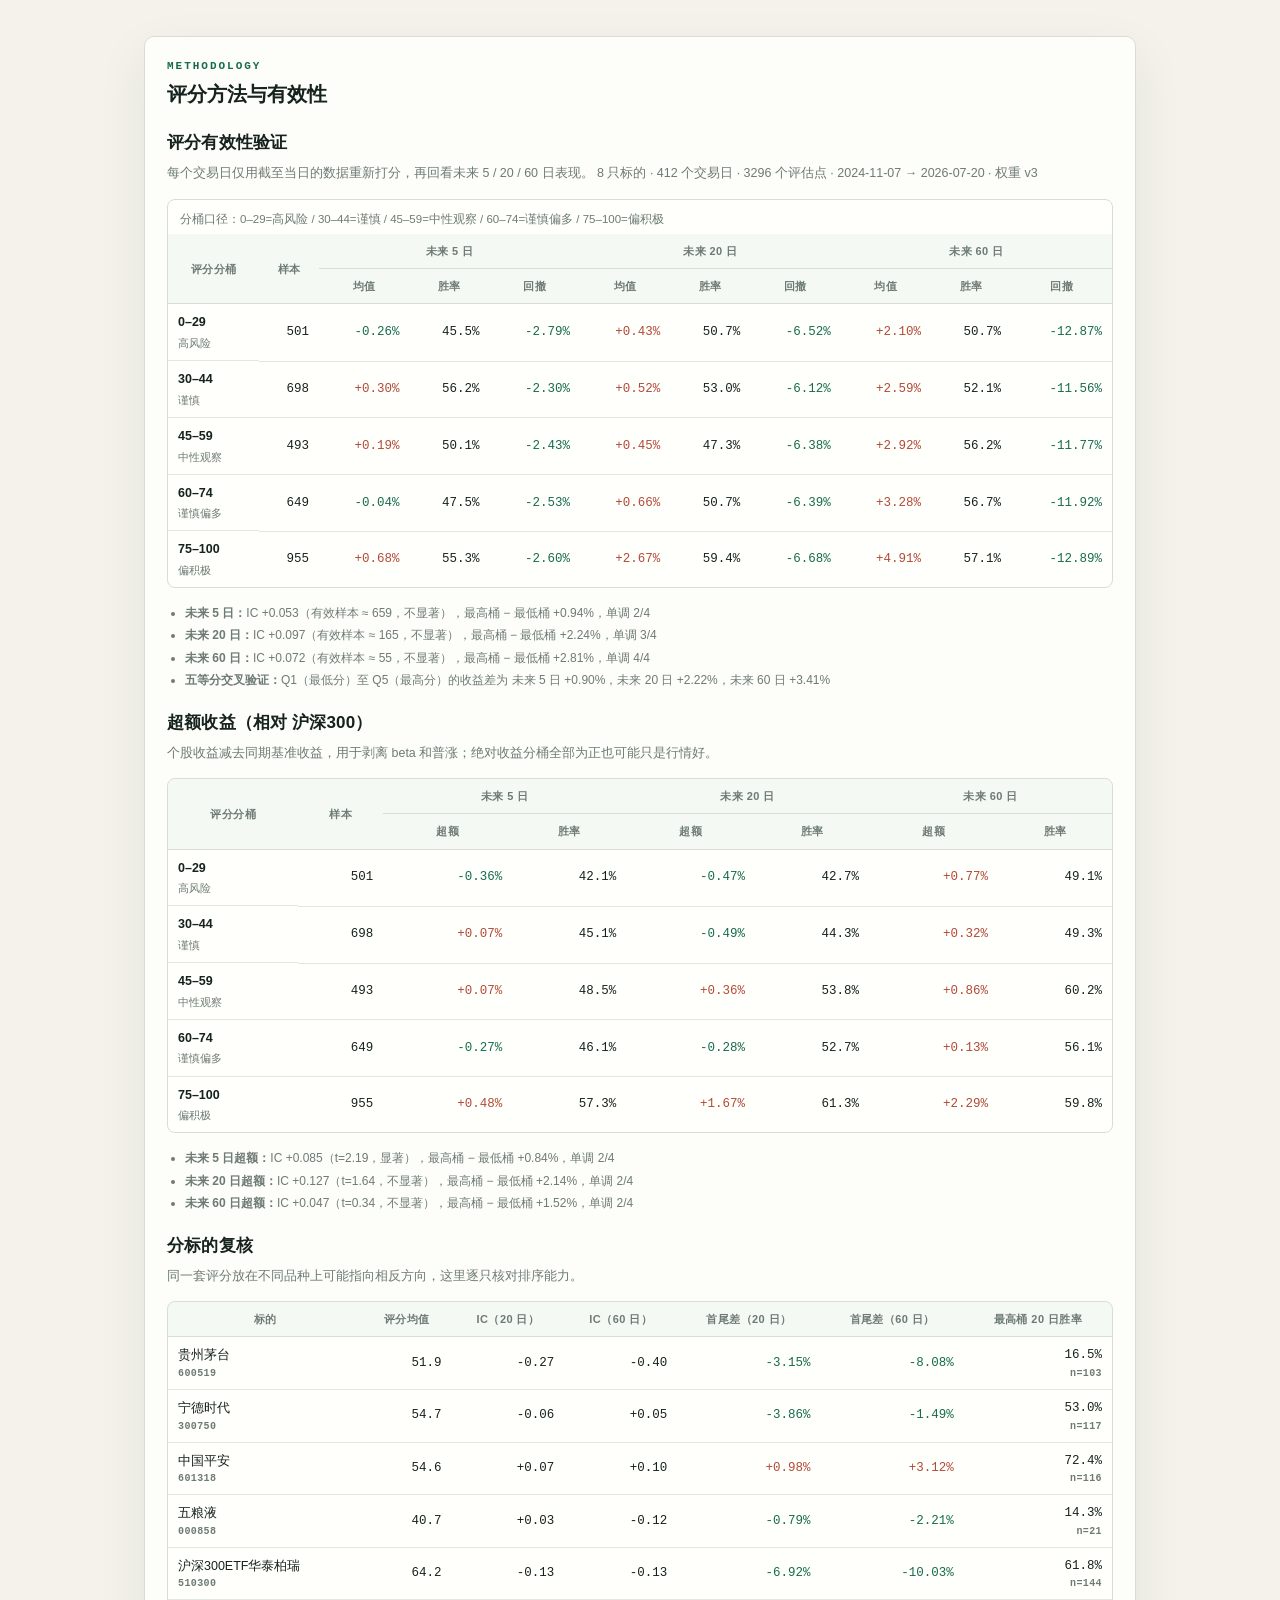
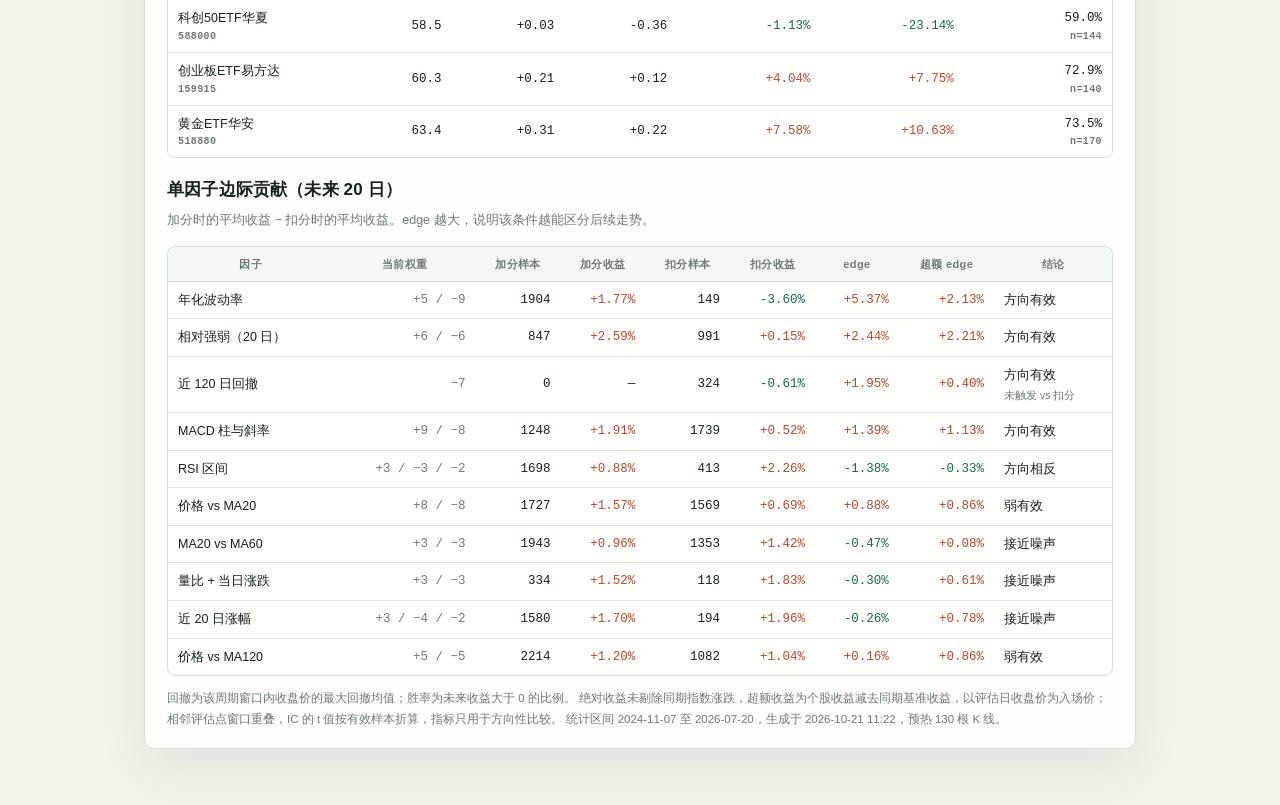
==== commit a1b62796: "feat: 加入相对强弱因子并支持沪深300扩样本 - score_factors 新增 rs 因子：20 日超额收益 ±3% 触发 ±6 分，基准由 app.py 注入 - 新增 v3 权重档案（v" ====
--- a/reports/walkforward_preview.html
+++ b/reports/walkforward_preview.html
@@ -56,7 +56,7 @@
   <h3 id="wfTitle">评分有效性验证</h3>
   <p class="wf-sub">每个交易日仅用截至当日的数据重新打分，再回看未来 5 / 20 / 60 日表现。
     8 只标的 · 412 个交易日 · 3296 个评估点 ·
-    2024-11-07 → 2026-07-20 · 权重 v2</p>
+    2024-11-07 → 2026-07-20 · 权重 v3</p>
   <div class="wf-scroll">
     <table>
       <caption>分桶口径：0–29=高风险 / 30–44=谨慎 / 45–59=中性观察 / 60–74=谨慎偏多 / 75–100=偏积极</caption>
@@ -75,13 +75,13 @@
         </tr>
       </thead>
       <tbody>
-        <tr><td class="wf-bucket"><strong>0–29</strong><span>高风险</span></td><td class="num">371</td><td class="num wf-up">+0.15%</td><td class="num">51.8%</td><td class="num wf-down">-2.71%</td><td class="num wf-up">+0.75%</td><td class="num">52.3%</td><td class="num wf-down">-6.44%</td><td class="num wf-up">+1.61%</td><td class="num">50.4%</td><td class="num wf-down">-13.43%</td></tr><tr><td class="wf-bucket"><strong>30–44</strong><span>谨慎</span></td><td class="num">725</td><td class="num wf-up">+0.10%</td><td class="num">52.1%</td><td class="num wf-down">-2.43%</td><td class="num wf-up">+0.60%</td><td class="num">52.8%</td><td class="num wf-down">-6.20%</td><td class="num wf-up">+2.45%</td><td class="num">49.9%</td><td class="num wf-down">-11.86%</td></tr><tr><td class="wf-bucket"><strong>45–59</strong><span>中性观察</span></td><td class="num">590</td><td class="num wf-up">+0.10%</td><td class="num">50.2%</td><td class="num wf-down">-2.46%</td><td class="num wf-up">+0.31%</td><td class="num">48.8%</td><td class="num wf-down">-6.33%</td><td class="num wf-up">+3.44%</td><td class="num">59.5%</td><td class="num wf-down">-11.27%</td></tr><tr><td class="wf-bucket"><strong>60–74</strong><span>谨慎偏多</span></td><td class="num">784</td><td class="num wf-up">+0.05%</td><td class="num">48.3%</td><td class="num wf-down">-2.71%</td><td class="num wf-up">+0.78%</td><td class="num">50.1%</td><td class="num wf-down">-6.94%</td><td class="num wf-up">+2.55%</td><td class="num">53.8%</td><td class="num wf-down">-12.85%</td></tr><tr><td class="wf-bucket"><strong>75–100</strong><span>偏积极</span></td><td class="num">826</td><td class="num wf-up">+0.69%</td><td class="num">55.4%</td><td class="num wf-down">-2.39%</td><td class="num wf-up">+2.75%</td><td class="num">59.9%</td><td class="num wf-down">-6.24%</td><td class="num wf-up">+5.70%</td><td class="num">58.8%</td><td class="num wf-down">-12.18%</td></tr>
+        <tr><td class="wf-bucket"><strong>0–29</strong><span>高风险</span></td><td class="num">501</td><td class="num wf-down">-0.26%</td><td class="num">45.5%</td><td class="num wf-down">-2.79%</td><td class="num wf-up">+0.43%</td><td class="num">50.7%</td><td class="num wf-down">-6.52%</td><td class="num wf-up">+2.10%</td><td class="num">50.7%</td><td class="num wf-down">-12.87%</td></tr><tr><td class="wf-bucket"><strong>30–44</strong><span>谨慎</span></td><td class="num">698</td><td class="num wf-up">+0.30%</td><td class="num">56.2%</td><td class="num wf-down">-2.30%</td><td class="num wf-up">+0.52%</td><td class="num">53.0%</td><td class="num wf-down">-6.12%</td><td class="num wf-up">+2.59%</td><td class="num">52.1%</td><td class="num wf-down">-11.56%</td></tr><tr><td class="wf-bucket"><strong>45–59</strong><span>中性观察</span></td><td class="num">493</td><td class="num wf-up">+0.19%</td><td class="num">50.1%</td><td class="num wf-down">-2.43%</td><td class="num wf-up">+0.45%</td><td class="num">47.3%</td><td class="num wf-down">-6.38%</td><td class="num wf-up">+2.92%</td><td class="num">56.2%</td><td class="num wf-down">-11.77%</td></tr><tr><td class="wf-bucket"><strong>60–74</strong><span>谨慎偏多</span></td><td class="num">649</td><td class="num wf-down">-0.04%</td><td class="num">47.5%</td><td class="num wf-down">-2.53%</td><td class="num wf-up">+0.66%</td><td class="num">50.7%</td><td class="num wf-down">-6.39%</td><td class="num wf-up">+3.28%</td><td class="num">56.7%</td><td class="num wf-down">-11.92%</td></tr><tr><td class="wf-bucket"><strong>75–100</strong><span>偏积极</span></td><td class="num">955</td><td class="num wf-up">+0.68%</td><td class="num">55.3%</td><td class="num wf-down">-2.60%</td><td class="num wf-up">+2.67%</td><td class="num">59.4%</td><td class="num wf-down">-6.68%</td><td class="num wf-up">+4.91%</td><td class="num">57.1%</td><td class="num wf-down">-12.89%</td></tr>
       </tbody>
     </table>
   </div>
   <ul class="wf-notes">
-    <li><b>未来 5 日：</b>IC +0.045（有效样本 ≈ 659，不显著），最高桶 − 最低桶 +0.54%，单调 1/4</li><li><b>未来 20 日：</b>IC +0.085（有效样本 ≈ 165，不显著），最高桶 − 最低桶 +2.00%，单调 2/4</li><li><b>未来 60 日：</b>IC +0.085（有效样本 ≈ 55，不显著），最高桶 − 最低桶 +4.09%，单调 3/4</li>
-    <li><b>五等分交叉验证：</b>Q1（最低分）至 Q5（最高分）的收益差为 未来 5 日 +0.66%，未来 20 日 +1.70%，未来 60 日 +3.13%</li>
+    <li><b>未来 5 日：</b>IC +0.053（有效样本 ≈ 659，不显著），最高桶 − 最低桶 +0.94%，单调 2/4</li><li><b>未来 20 日：</b>IC +0.097（有效样本 ≈ 165，不显著），最高桶 − 最低桶 +2.24%，单调 3/4</li><li><b>未来 60 日：</b>IC +0.072（有效样本 ≈ 55，不显著），最高桶 − 最低桶 +2.81%，单调 4/4</li>
+    <li><b>五等分交叉验证：</b>Q1（最低分）至 Q5（最高分）的收益差为 未来 5 日 +0.90%，未来 20 日 +2.22%，未来 60 日 +3.41%</li>
   </ul>
   
   <div class="wf-factor">
@@ -104,11 +104,11 @@
         </tr>
       </thead>
       <tbody>
-        <tr><td class="wf-bucket"><strong>0–29</strong><span>高风险</span></td><td class="num">371</td><td class="num wf-down">-0.05%</td><td class="num">47.2%</td><td class="num wf-down">-0.34%</td><td class="num">42.9%</td><td class="num wf-up">+0.62%</td><td class="num">49.3%</td></tr><tr><td class="wf-bucket"><strong>30–44</strong><span>谨慎</span></td><td class="num">725</td><td class="num wf-down">-0.12%</td><td class="num">42.5%</td><td class="num wf-down">-0.41%</td><td class="num">45.4%</td><td class="num wf-up">+0.25%</td><td class="num">50.1%</td></tr><tr><td class="wf-bucket"><strong>45–59</strong><span>中性观察</span></td><td class="num">590</td><td class="num wf-up">+0.02%</td><td class="num">47.3%</td><td class="num wf-up">+0.16%</td><td class="num">51.7%</td><td class="num wf-up">+1.34%</td><td class="num">59.5%</td></tr><tr><td class="wf-bucket"><strong>60–74</strong><span>谨慎偏多</span></td><td class="num">784</td><td class="num wf-down">-0.17%</td><td class="num">48.6%</td><td class="num wf-down">-0.09%</td><td class="num">53.2%</td><td class="num wf-down">-0.44%</td><td class="num">50.9%</td></tr><tr><td class="wf-bucket"><strong>75–100</strong><span>偏积极</span></td><td class="num">826</td><td class="num wf-up">+0.51%</td><td class="num">56.7%</td><td class="num wf-up">+1.72%</td><td class="num">61.1%</td><td class="num wf-up">+2.97%</td><td class="num">63.7%</td></tr>
+        <tr><td class="wf-bucket"><strong>0–29</strong><span>高风险</span></td><td class="num">501</td><td class="num wf-down">-0.36%</td><td class="num">42.1%</td><td class="num wf-down">-0.47%</td><td class="num">42.7%</td><td class="num wf-up">+0.77%</td><td class="num">49.1%</td></tr><tr><td class="wf-bucket"><strong>30–44</strong><span>谨慎</span></td><td class="num">698</td><td class="num wf-up">+0.07%</td><td class="num">45.1%</td><td class="num wf-down">-0.49%</td><td class="num">44.3%</td><td class="num wf-up">+0.32%</td><td class="num">49.3%</td></tr><tr><td class="wf-bucket"><strong>45–59</strong><span>中性观察</span></td><td class="num">493</td><td class="num wf-up">+0.07%</td><td class="num">48.5%</td><td class="num wf-up">+0.36%</td><td class="num">53.8%</td><td class="num wf-up">+0.86%</td><td class="num">60.2%</td></tr><tr><td class="wf-bucket"><strong>60–74</strong><span>谨慎偏多</span></td><td class="num">649</td><td class="num wf-down">-0.27%</td><td class="num">46.1%</td><td class="num wf-down">-0.28%</td><td class="num">52.7%</td><td class="num wf-up">+0.13%</td><td class="num">56.1%</td></tr><tr><td class="wf-bucket"><strong>75–100</strong><span>偏积极</span></td><td class="num">955</td><td class="num wf-up">+0.48%</td><td class="num">57.3%</td><td class="num wf-up">+1.67%</td><td class="num">61.3%</td><td class="num wf-up">+2.29%</td><td class="num">59.8%</td></tr>
       </tbody>
     </table>
   </div>
-  <ul class="wf-notes"><li><b>未来 5 日超额：</b>IC +0.078（t=2.0，显著），最高桶 − 最低桶 +0.56%，单调 2/4</li><li><b>未来 20 日超额：</b>IC +0.114（t=1.47，不显著），最高桶 − 最低桶 +2.06%，单调 2/4</li><li><b>未来 60 日超额：</b>IC +0.059（t=0.43，不显著），最高桶 − 最低桶 +2.35%，单调 2/4</li></ul>
+  <ul class="wf-notes"><li><b>未来 5 日超额：</b>IC +0.085（t=2.19，显著），最高桶 − 最低桶 +0.84%，单调 2/4</li><li><b>未来 20 日超额：</b>IC +0.127（t=1.64，不显著），最高桶 − 最低桶 +2.14%，单调 2/4</li><li><b>未来 60 日超额：</b>IC +0.047（t=0.34，不显著），最高桶 − 最低桶 +1.52%，单调 2/4</li></ul>
 </div>
   <div class="wf-factor">
     <h3>分标的复核</h3>
@@ -124,7 +124,7 @@
           </tr>
         </thead>
         <tbody>
-          <tr><td>贵州茅台<span class="wf-code">600519</span></td><td class="num">53.4</td><td class="num ">-0.28</td><td class="num ">-0.36</td><td class="num wf-down">-3.03%</td><td class="num wf-down">-8.24%</td><td class="num">16.8%<span class="wf-code">n=101</span></td></tr><tr><td>宁德时代<span class="wf-code">300750</span></td><td class="num">54.4</td><td class="num ">-0.07</td><td class="num ">+0.05</td><td class="num wf-down">-2.95%</td><td class="num wf-up">+5.74%</td><td class="num">53.2%<span class="wf-code">n=94</span></td></tr><tr><td>中国平安<span class="wf-code">601318</span></td><td class="num">55.7</td><td class="num ">+0.04</td><td class="num ">+0.09</td><td class="num wf-up">+0.05%</td><td class="num wf-up">+3.44%</td><td class="num">70.6%<span class="wf-code">n=102</span></td></tr><tr><td>五粮液<span class="wf-code">000858</span></td><td class="num">43.6</td><td class="num ">+0.04</td><td class="num ">-0.04</td><td class="num wf-down">-0.71%</td><td class="num wf-down">-1.33%</td><td class="num">16.7%<span class="wf-code">n=18</span></td></tr><tr><td>沪深300ETF华泰柏瑞<span class="wf-code">510300</span></td><td class="num">64.2</td><td class="num ">-0.13</td><td class="num ">-0.13</td><td class="num wf-down">-6.92%</td><td class="num wf-down">-10.03%</td><td class="num">61.8%<span class="wf-code">n=144</span></td></tr><tr><td>科创50ETF华夏<span class="wf-code">588000</span></td><td class="num">57.4</td><td class="num ">+0.04</td><td class="num ">-0.31</td><td class="num wf-down">-1.99%</td><td class="num wf-down">-24.80%</td><td class="num">64.4%<span class="wf-code">n=101</span></td></tr><tr><td>创业板ETF易方达<span class="wf-code">159915</span></td><td class="num">58.5</td><td class="num ">+0.19</td><td class="num ">+0.14</td><td class="num wf-up">+1.96%</td><td class="num wf-up">+8.38%</td><td class="num">73.8%<span class="wf-code">n=107</span></td></tr><tr><td>黄金ETF华安<span class="wf-code">518880</span></td><td class="num">63.1</td><td class="num ">+0.34</td><td class="num ">+0.26</td><td class="num wf-up">+8.05%</td><td class="num wf-up">+10.99%</td><td class="num">75.5%<span class="wf-code">n=159</span></td></tr>
+          <tr><td>贵州茅台<span class="wf-code">600519</span></td><td class="num">51.9</td><td class="num ">-0.27</td><td class="num ">-0.40</td><td class="num wf-down">-3.15%</td><td class="num wf-down">-8.08%</td><td class="num">16.5%<span class="wf-code">n=103</span></td></tr><tr><td>宁德时代<span class="wf-code">300750</span></td><td class="num">54.7</td><td class="num ">-0.06</td><td class="num ">+0.05</td><td class="num wf-down">-3.86%</td><td class="num wf-down">-1.49%</td><td class="num">53.0%<span class="wf-code">n=117</span></td></tr><tr><td>中国平安<span class="wf-code">601318</span></td><td class="num">54.6</td><td class="num ">+0.07</td><td class="num ">+0.10</td><td class="num wf-up">+0.98%</td><td class="num wf-up">+3.12%</td><td class="num">72.4%<span class="wf-code">n=116</span></td></tr><tr><td>五粮液<span class="wf-code">000858</span></td><td class="num">40.7</td><td class="num ">+0.03</td><td class="num ">-0.12</td><td class="num wf-down">-0.79%</td><td class="num wf-down">-2.21%</td><td class="num">14.3%<span class="wf-code">n=21</span></td></tr><tr><td>沪深300ETF华泰柏瑞<span class="wf-code">510300</span></td><td class="num">64.2</td><td class="num ">-0.13</td><td class="num ">-0.13</td><td class="num wf-down">-6.92%</td><td class="num wf-down">-10.03%</td><td class="num">61.8%<span class="wf-code">n=144</span></td></tr><tr><td>科创50ETF华夏<span class="wf-code">588000</span></td><td class="num">58.5</td><td class="num ">+0.03</td><td class="num ">-0.36</td><td class="num wf-down">-1.13%</td><td class="num wf-down">-23.14%</td><td class="num">59.0%<span class="wf-code">n=144</span></td></tr><tr><td>创业板ETF易方达<span class="wf-code">159915</span></td><td class="num">60.3</td><td class="num ">+0.21</td><td class="num ">+0.12</td><td class="num wf-up">+4.04%</td><td class="num wf-up">+7.75%</td><td class="num">72.9%<span class="wf-code">n=140</span></td></tr><tr><td>黄金ETF华安<span class="wf-code">518880</span></td><td class="num">63.4</td><td class="num ">+0.31</td><td class="num ">+0.22</td><td class="num wf-up">+7.58%</td><td class="num wf-up">+10.63%</td><td class="num">73.5%<span class="wf-code">n=170</span></td></tr>
         </tbody>
       </table>
     </div>
@@ -143,7 +143,7 @@
           </tr>
         </thead>
         <tbody>
-          <tr><td>年化波动率</td><td class="num wf-mono">+5 / −9</td><td class="num">1904</td><td class="num wf-up">+1.77%</td><td class="num">149</td><td class="num wf-down">-3.60%</td><td class="num wf-up">+5.37%</td><td class="num wf-up">+2.13%</td><td class="wf-verdict">方向有效</td></tr><tr><td>近 120 日回撤</td><td class="num wf-mono">−7</td><td class="num">0</td><td class="num">—</td><td class="num">324</td><td class="num wf-down">-0.61%</td><td class="num wf-up">+1.95%</td><td class="num wf-up">+0.40%</td><td class="wf-verdict">方向有效<span class="wf-mono">未触发 vs 扣分</span></td></tr><tr><td>MACD 柱与斜率</td><td class="num wf-mono">+9 / −8</td><td class="num">1248</td><td class="num wf-up">+1.91%</td><td class="num">1739</td><td class="num wf-up">+0.52%</td><td class="num wf-up">+1.39%</td><td class="num wf-up">+1.13%</td><td class="wf-verdict">方向有效</td></tr><tr><td>RSI 区间</td><td class="num wf-mono">+3 / −3 / −2</td><td class="num">1698</td><td class="num wf-up">+0.88%</td><td class="num">413</td><td class="num wf-up">+2.26%</td><td class="num wf-down">-1.38%</td><td class="num wf-down">-0.33%</td><td class="wf-verdict">方向相反</td></tr><tr><td>价格 vs MA20</td><td class="num wf-mono">+8 / −8</td><td class="num">1727</td><td class="num wf-up">+1.57%</td><td class="num">1569</td><td class="num wf-up">+0.69%</td><td class="num wf-up">+0.88%</td><td class="num wf-up">+0.86%</td><td class="wf-verdict">弱有效</td></tr><tr><td>MA20 vs MA60</td><td class="num wf-mono">+3 / −3</td><td class="num">1943</td><td class="num wf-up">+0.96%</td><td class="num">1353</td><td class="num wf-up">+1.42%</td><td class="num wf-down">-0.47%</td><td class="num wf-up">+0.08%</td><td class="wf-verdict">接近噪声</td></tr><tr><td>量比 + 当日涨跌</td><td class="num wf-mono">+3 / −3</td><td class="num">334</td><td class="num wf-up">+1.52%</td><td class="num">118</td><td class="num wf-up">+1.83%</td><td class="num wf-down">-0.30%</td><td class="num wf-up">+0.61%</td><td class="wf-verdict">接近噪声</td></tr><tr><td>近 20 日涨幅</td><td class="num wf-mono">+3 / −4 / −2</td><td class="num">1580</td><td class="num wf-up">+1.70%</td><td class="num">194</td><td class="num wf-up">+1.96%</td><td class="num wf-down">-0.26%</td><td class="num wf-up">+0.78%</td><td class="wf-verdict">接近噪声</td></tr><tr><td>价格 vs MA120</td><td class="num wf-mono">+5 / −5</td><td class="num">2214</td><td class="num wf-up">+1.20%</td><td class="num">1082</td><td class="num wf-up">+1.04%</td><td class="num wf-up">+0.16%</td><td class="num wf-up">+0.86%</td><td class="wf-verdict">弱有效</td></tr>
+          <tr><td>年化波动率</td><td class="num wf-mono">+5 / −9</td><td class="num">1904</td><td class="num wf-up">+1.77%</td><td class="num">149</td><td class="num wf-down">-3.60%</td><td class="num wf-up">+5.37%</td><td class="num wf-up">+2.13%</td><td class="wf-verdict">方向有效</td></tr><tr><td>相对强弱（20 日）</td><td class="num wf-mono">+6 / −6</td><td class="num">847</td><td class="num wf-up">+2.59%</td><td class="num">991</td><td class="num wf-up">+0.15%</td><td class="num wf-up">+2.44%</td><td class="num wf-up">+2.21%</td><td class="wf-verdict">方向有效</td></tr><tr><td>近 120 日回撤</td><td class="num wf-mono">−7</td><td class="num">0</td><td class="num">—</td><td class="num">324</td><td class="num wf-down">-0.61%</td><td class="num wf-up">+1.95%</td><td class="num wf-up">+0.40%</td><td class="wf-verdict">方向有效<span class="wf-mono">未触发 vs 扣分</span></td></tr><tr><td>MACD 柱与斜率</td><td class="num wf-mono">+9 / −8</td><td class="num">1248</td><td class="num wf-up">+1.91%</td><td class="num">1739</td><td class="num wf-up">+0.52%</td><td class="num wf-up">+1.39%</td><td class="num wf-up">+1.13%</td><td class="wf-verdict">方向有效</td></tr><tr><td>RSI 区间</td><td class="num wf-mono">+3 / −3 / −2</td><td class="num">1698</td><td class="num wf-up">+0.88%</td><td class="num">413</td><td class="num wf-up">+2.26%</td><td class="num wf-down">-1.38%</td><td class="num wf-down">-0.33%</td><td class="wf-verdict">方向相反</td></tr><tr><td>价格 vs MA20</td><td class="num wf-mono">+8 / −8</td><td class="num">1727</td><td class="num wf-up">+1.57%</td><td class="num">1569</td><td class="num wf-up">+0.69%</td><td class="num wf-up">+0.88%</td><td class="num wf-up">+0.86%</td><td class="wf-verdict">弱有效</td></tr><tr><td>MA20 vs MA60</td><td class="num wf-mono">+3 / −3</td><td class="num">1943</td><td class="num wf-up">+0.96%</td><td class="num">1353</td><td class="num wf-up">+1.42%</td><td class="num wf-down">-0.47%</td><td class="num wf-up">+0.08%</td><td class="wf-verdict">接近噪声</td></tr><tr><td>量比 + 当日涨跌</td><td class="num wf-mono">+3 / −3</td><td class="num">334</td><td class="num wf-up">+1.52%</td><td class="num">118</td><td class="num wf-up">+1.83%</td><td class="num wf-down">-0.30%</td><td class="num wf-up">+0.61%</td><td class="wf-verdict">接近噪声</td></tr><tr><td>近 20 日涨幅</td><td class="num wf-mono">+3 / −4 / −2</td><td class="num">1580</td><td class="num wf-up">+1.70%</td><td class="num">194</td><td class="num wf-up">+1.96%</td><td class="num wf-down">-0.26%</td><td class="num wf-up">+0.78%</td><td class="wf-verdict">接近噪声</td></tr><tr><td>价格 vs MA120</td><td class="num wf-mono">+5 / −5</td><td class="num">2214</td><td class="num wf-up">+1.20%</td><td class="num">1082</td><td class="num wf-up">+1.04%</td><td class="num wf-up">+0.16%</td><td class="num wf-up">+0.86%</td><td class="wf-verdict">弱有效</td></tr>
         </tbody>
       </table>
     </div>
@@ -151,7 +151,7 @@
   <p class="wf-note">回撤为该周期窗口内收盘价的最大回撤均值；胜率为未来收益大于 0 的比例。
     绝对收益未剔除同期指数涨跌，超额收益为个股收益减去同期基准收益，以评估日收盘价为入场价；
     相邻评估点窗口重叠，IC 的 t 值按有效样本折算，指标只用于方向性比较。
-    统计区间 2024-11-07 至 2026-07-20，生成于 2026-10-21 10:58，预热 130 根 K 线。</p>
+    统计区间 2024-11-07 至 2026-07-20，生成于 2026-10-21 11:22，预热 130 根 K 线。</p>
 </section>
 
     </div>
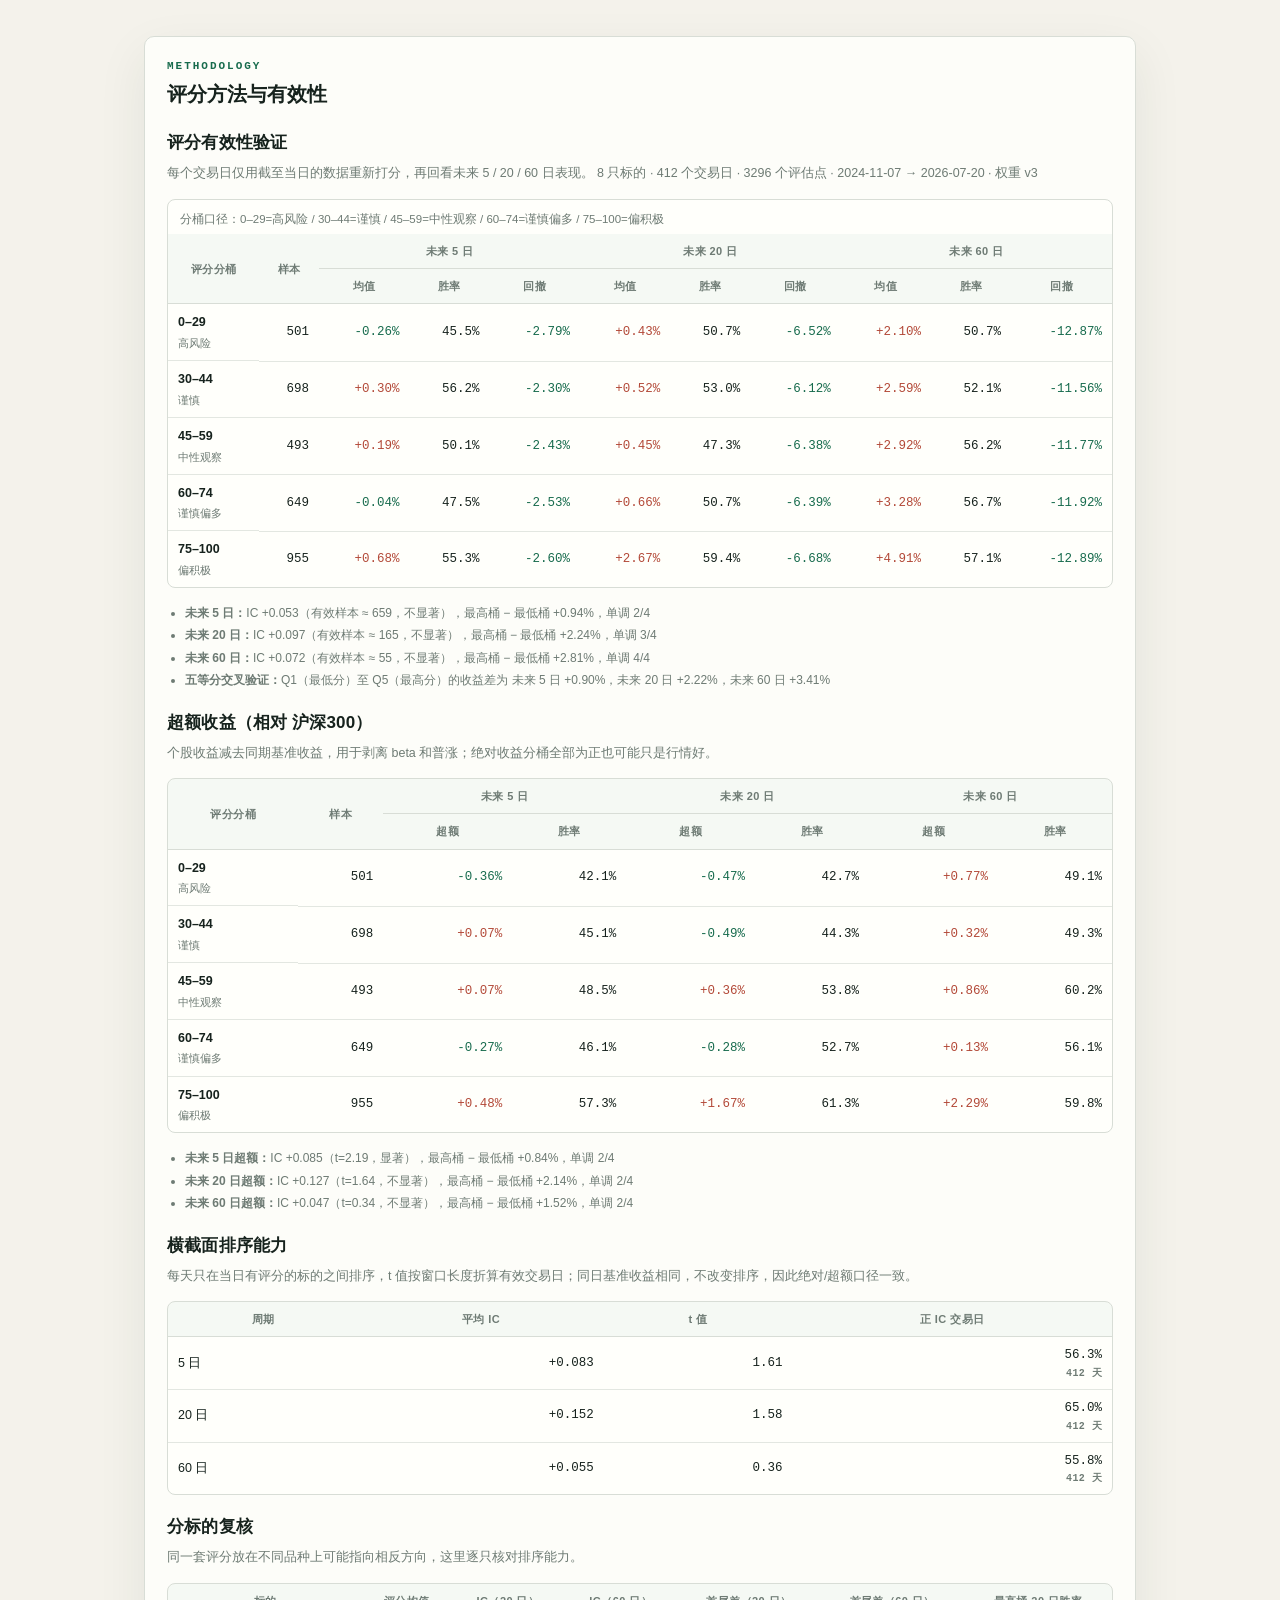
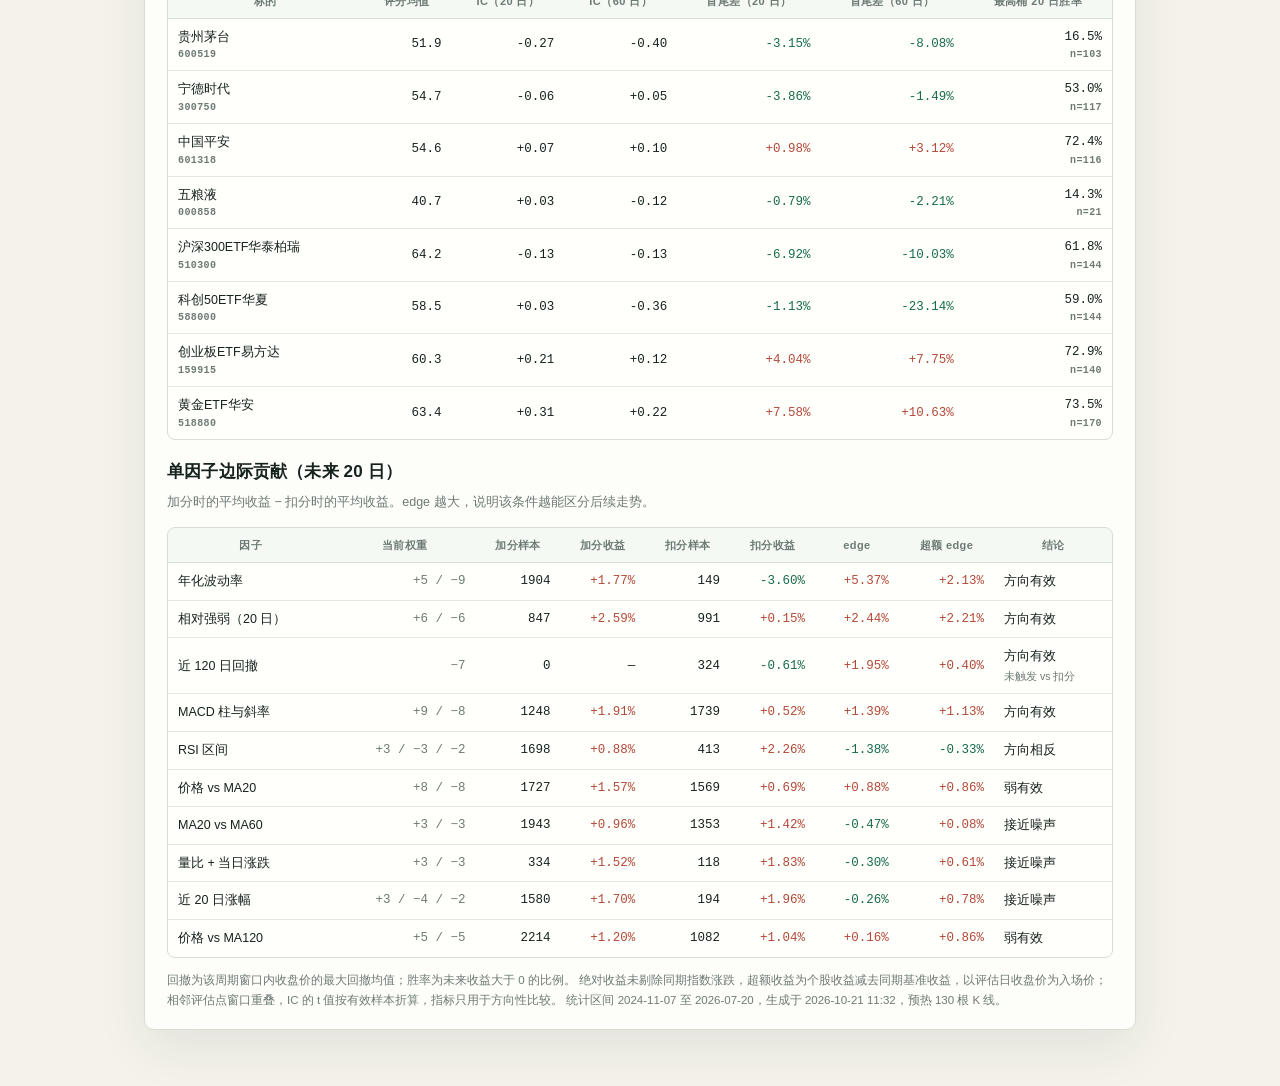
==== commit d05bd38a: "feat: 增加横截面 IC 验证 - walkforward 新增 cross_sectional_ic：每日在标的间计算 Spearman IC，再对日期求均值 - 报告增加横截面排序能力章节（M" ====
--- a/reports/walkforward_preview.html
+++ b/reports/walkforward_preview.html
@@ -111,6 +111,18 @@
   <ul class="wf-notes"><li><b>未来 5 日超额：</b>IC +0.085（t=2.19，显著），最高桶 − 最低桶 +0.84%，单调 2/4</li><li><b>未来 20 日超额：</b>IC +0.127（t=1.64，不显著），最高桶 − 最低桶 +2.14%，单调 2/4</li><li><b>未来 60 日超额：</b>IC +0.047（t=0.34，不显著），最高桶 − 最低桶 +1.52%，单调 2/4</li></ul>
 </div>
   <div class="wf-factor">
+  <h3>横截面排序能力</h3>
+  <p class="wf-sub">每天只在当日有评分的标的之间排序，t 值按窗口长度折算有效交易日；同日基准收益相同，不改变排序，因此绝对/超额口径一致。</p>
+  <div class="wf-scroll">
+    <table>
+      <thead>
+        <tr><th scope="col">周期</th><th scope="col">平均 IC</th><th scope="col">t 值</th><th scope="col">正 IC 交易日</th></tr>
+      </thead>
+      <tbody><tr><td>5 日</td><td class="num">+0.083</td><td class="num">1.61</td><td class="num">56.3%<span class="wf-code">412 天</span></td></tr><tr><td>20 日</td><td class="num">+0.152</td><td class="num">1.58</td><td class="num">65.0%<span class="wf-code">412 天</span></td></tr><tr><td>60 日</td><td class="num">+0.055</td><td class="num">0.36</td><td class="num">55.8%<span class="wf-code">412 天</span></td></tr></tbody>
+    </table>
+  </div>
+</div>
+  <div class="wf-factor">
     <h3>分标的复核</h3>
     <p class="wf-sub">同一套评分放在不同品种上可能指向相反方向，这里逐只核对排序能力。</p>
     <div class="wf-scroll">
@@ -151,7 +163,7 @@
   <p class="wf-note">回撤为该周期窗口内收盘价的最大回撤均值；胜率为未来收益大于 0 的比例。
     绝对收益未剔除同期指数涨跌，超额收益为个股收益减去同期基准收益，以评估日收盘价为入场价；
     相邻评估点窗口重叠，IC 的 t 值按有效样本折算，指标只用于方向性比较。
-    统计区间 2024-11-07 至 2026-07-20，生成于 2026-10-21 11:22，预热 130 根 K 线。</p>
+    统计区间 2024-11-07 至 2026-07-20，生成于 2026-10-21 11:32，预热 130 根 K 线。</p>
 </section>
 
     </div>
